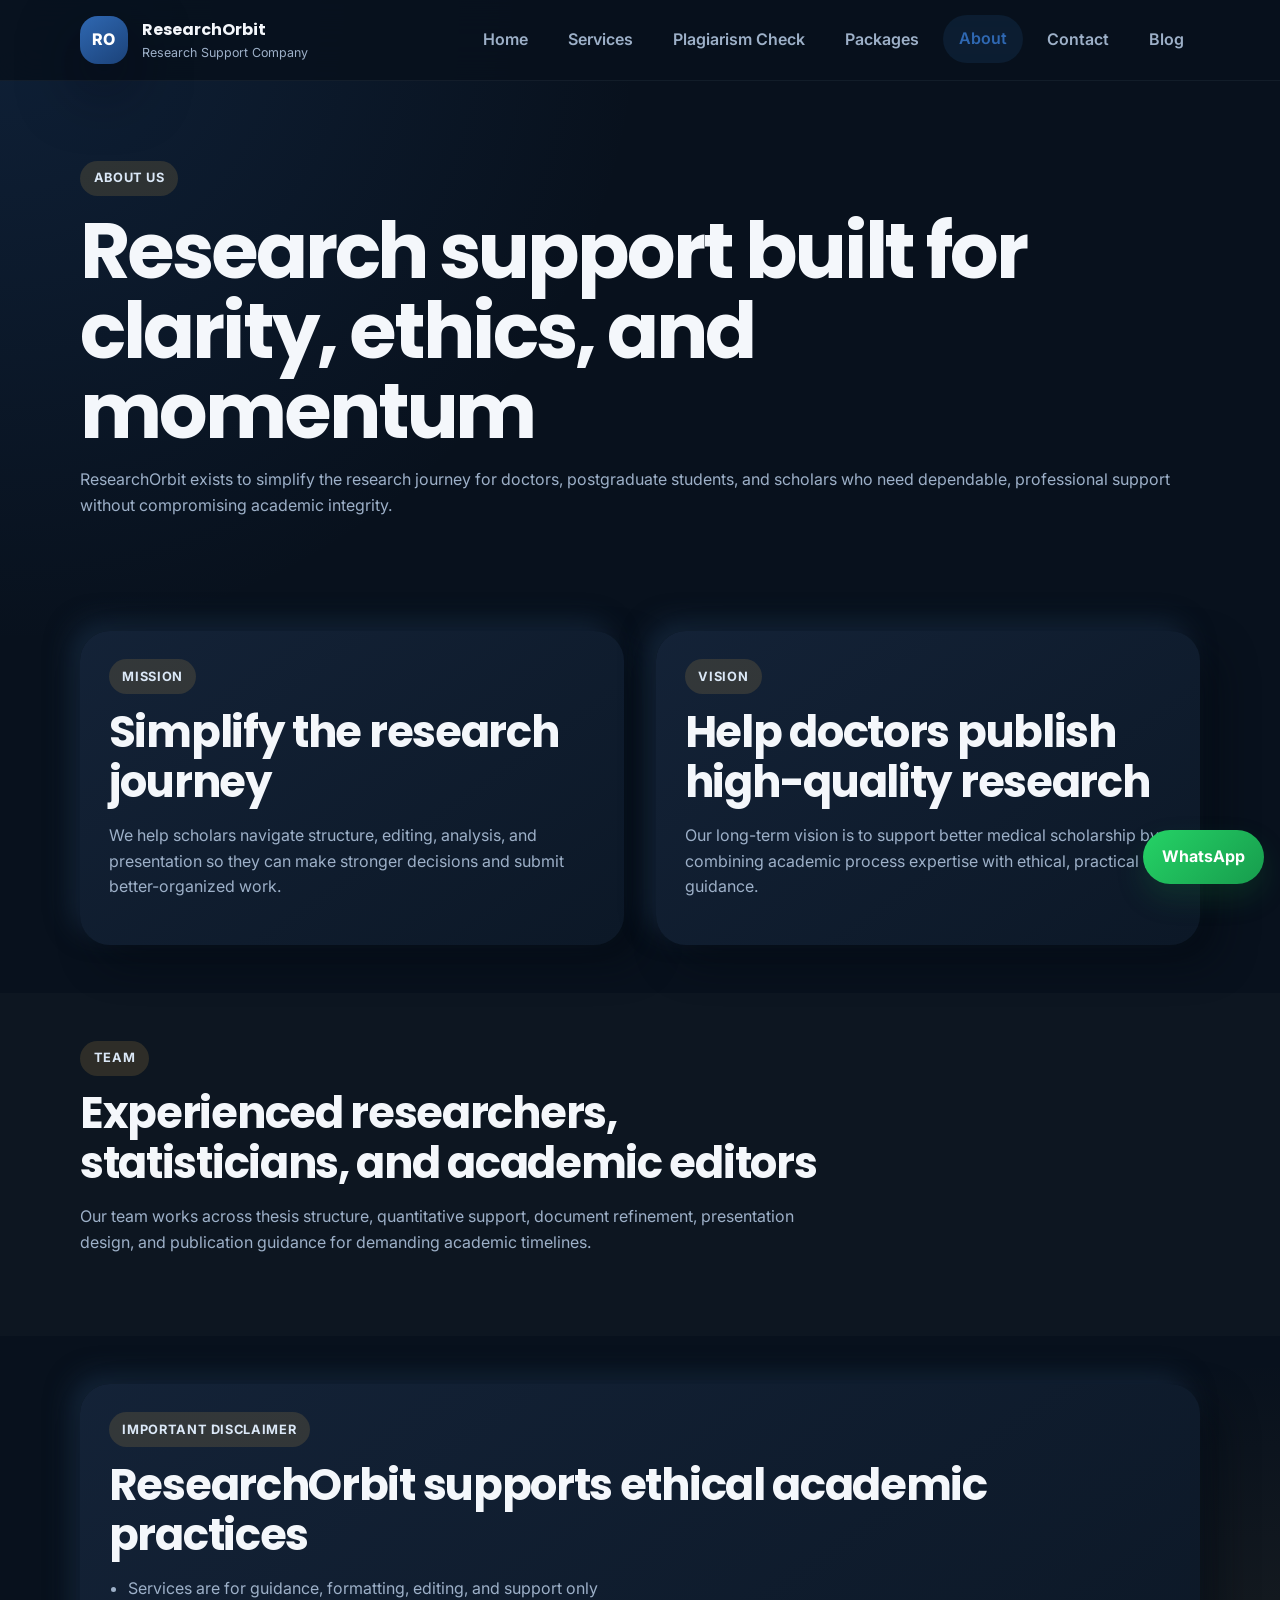
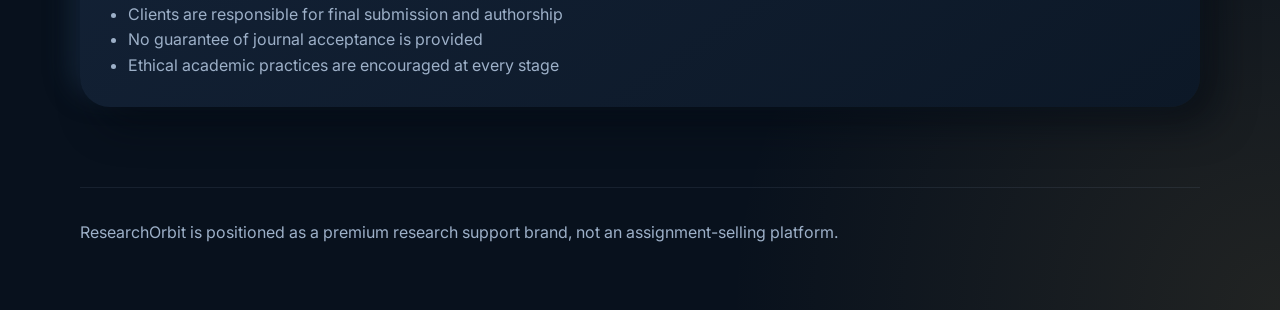
==== about.html @ e264aff1 "Add files via upload" ====
<!DOCTYPE html>
<html lang="en">
  <head>
    <meta charset="UTF-8" />
    <meta name="viewport" content="width=device-width, initial-scale=1.0" />
    <meta
      name="description"
      content="Learn about ResearchOrbit's mission, vision, and team of experienced researchers, statisticians, and academic editors."
    />
    <title>About Us | ResearchOrbit</title>
    <link rel="preconnect" href="https://fonts.googleapis.com" />
    <link rel="preconnect" href="https://fonts.gstatic.com" crossorigin />
    <link
      href="https://fonts.googleapis.com/css2?family=Inter:wght@400;500;600;700;800&family=Poppins:wght@500;600;700&display=swap"
      rel="stylesheet"
    />
    <link rel="stylesheet" href="./styles.css" />
  </head>
  <body>
    <div class="site-shell">
      <header class="site-header">
        <div class="container nav-wrap">
          <a class="brand" href="./index.html">
            <span class="brand-mark">RO</span>
            <span>
              <strong>ResearchOrbit</strong>
              <small>Research Support Company</small>
            </span>
          </a>
          <button class="nav-toggle" type="button" aria-expanded="false" aria-controls="site-nav" data-nav-toggle>
            <span></span><span></span><span></span>
          </button>
          <nav class="site-nav" id="site-nav" data-nav>
            <a href="./index.html">Home</a>
            <a href="./services.html">Services</a>
            <a href="./plagiarism-check.html">Plagiarism Check</a>
            <a href="./packages.html">Packages</a>
            <a class="active" href="./about.html">About</a>
            <a href="./contact.html">Contact</a>
            <a href="./blog.html">Blog</a>
          </nav>
        </div>
      </header>

      <main class="page-main">
        <section class="page-hero">
          <div class="container">
            <span class="eyebrow">About Us</span>
            <h1>Research support built for clarity, ethics, and momentum</h1>
            <p class="lead">
              ResearchOrbit exists to simplify the research journey for doctors,
              postgraduate students, and scholars who need dependable,
              professional support without compromising academic integrity.
            </p>
          </div>
        </section>

        <section class="section">
          <div class="container two-column-grid">
            <article class="soft-card reveal">
              <span class="eyebrow">Mission</span>
              <h2>Simplify the research journey</h2>
              <p>
                We help scholars navigate structure, editing, analysis, and
                presentation so they can make stronger decisions and submit
                better-organized work.
              </p>
            </article>
            <article class="soft-card reveal">
              <span class="eyebrow">Vision</span>
              <h2>Help doctors publish high-quality research</h2>
              <p>
                Our long-term vision is to support better medical scholarship by
                combining academic process expertise with ethical, practical
                guidance.
              </p>
            </article>
          </div>
        </section>

        <section class="section section-tinted">
          <div class="container">
            <div class="section-heading reveal">
              <span class="eyebrow">Team</span>
              <h2>Experienced researchers, statisticians, and academic editors</h2>
              <p>
                Our team works across thesis structure, quantitative support,
                document refinement, presentation design, and publication
                guidance for demanding academic timelines.
              </p>
            </div>
          </div>
        </section>

        <section class="section">
          <div class="container">
            <div class="disclaimer-card reveal">
              <span class="eyebrow">Important Disclaimer</span>
              <h2>ResearchOrbit supports ethical academic practices</h2>
              <ul class="detail-list">
                <li>Services are for guidance, formatting, editing, and support only</li>
                <li>Clients are responsible for final submission and authorship</li>
                <li>No guarantee of journal acceptance is provided</li>
                <li>Ethical academic practices are encouraged at every stage</li>
              </ul>
            </div>
          </div>
        </section>
      </main>

      <footer class="site-footer">
        <div class="container footer-simple">
          <p>ResearchOrbit is positioned as a premium research support brand, not an assignment-selling platform.</p>
        </div>
      </footer>

      <a class="whatsapp-float" href="https://wa.me/919919656596" target="_blank" rel="noreferrer">WhatsApp</a>
    </div>
    <script src="./script.js"></script>
  </body>
</html>
---- styles.css ----
:root {
  --bg: #08111d;
  --surface: #0f1c2b;
  --surface-alt: #132338;
  --text: #f4f7fb;
  --muted: #9db0c8;
  --primary: #2f68b2;
  --primary-strong: #1e4d8d;
  --gold: #d6a84d;
  --gold-soft: rgba(214, 168, 77, 0.16);
  --line: rgba(157, 176, 200, 0.16);
  --shadow-soft: 0 24px 60px rgba(2, 8, 18, 0.55);
  --shadow-card: 18px 18px 36px rgba(3, 9, 18, 0.52),
    -10px -10px 24px rgba(24, 43, 65, 0.72);
  --shadow-card-hover: 24px 24px 44px rgba(3, 9, 18, 0.58),
    -12px -12px 28px rgba(28, 49, 74, 0.82);
  --shadow-inset: inset 8px 8px 16px rgba(2, 8, 18, 0.55),
    inset -8px -8px 16px rgba(24, 43, 65, 0.78);
  --radius-lg: 30px;
  --radius-md: 20px;
  --radius-sm: 16px;
  --container: min(1120px, calc(100% - 2rem));
}

* {
  box-sizing: border-box;
}

html {
  scroll-behavior: smooth;
}

body {
  margin: 0;
  font-family: "Inter", sans-serif;
  color: var(--text);
  background:
    radial-gradient(circle at top left, rgba(47, 104, 178, 0.18), transparent 28%),
    radial-gradient(circle at bottom right, rgba(214, 168, 77, 0.12), transparent 24%),
    var(--bg);
  line-height: 1.6;
}

a {
  color: inherit;
  text-decoration: none;
}

img {
  max-width: 100%;
  display: block;
}

button,
input,
textarea {
  font: inherit;
}

.container {
  width: var(--container);
  margin: 0 auto;
}

.site-shell {
  min-height: 100vh;
}

.site-header {
  position: sticky;
  top: 0;
  z-index: 40;
  padding: 1rem 0;
  backdrop-filter: blur(18px);
  background: rgba(8, 17, 29, 0.86);
  border-bottom: 1px solid rgba(157, 176, 200, 0.08);
}

.nav-wrap {
  display: flex;
  align-items: center;
  justify-content: space-between;
  gap: 1.5rem;
}

.brand {
  display: inline-flex;
  align-items: center;
  gap: 0.9rem;
}

.brand strong,
h1,
h2,
h3 {
  font-family: "Poppins", sans-serif;
}

.brand small {
  display: block;
  color: var(--muted);
  font-size: 0.78rem;
}

.brand-mark {
  width: 3rem;
  height: 3rem;
  display: grid;
  place-items: center;
  border-radius: 18px;
  background: linear-gradient(145deg, #2f68b2, #1b4279);
  color: #fff;
  box-shadow: var(--shadow-soft);
  font-weight: 800;
  letter-spacing: 0.04em;
}

.site-nav {
  display: flex;
  align-items: center;
  gap: 0.5rem;
}

.site-nav a {
  padding: 0.7rem 1rem;
  border-radius: 999px;
  color: var(--muted);
  font-weight: 600;
  transition: transform 0.3s ease, background-color 0.3s ease, color 0.3s ease;
}

.site-nav a:hover,
.site-nav a:focus-visible,
.site-nav a.active {
  color: var(--primary);
  background: rgba(47, 104, 178, 0.14);
  transform: translateY(-1px);
  outline: none;
}

.nav-toggle {
  display: none;
  width: 48px;
  height: 48px;
  border: none;
  border-radius: 14px;
  background: var(--surface);
  box-shadow: var(--shadow-card);
}

.nav-toggle span {
  display: block;
  width: 20px;
  height: 2px;
  background: var(--primary);
  margin: 4px auto;
  transition: transform 0.3s ease, opacity 0.3s ease;
}

.hero-section,
.page-hero {
  padding: 5rem 0 3rem;
}

.hero-grid,
.split-panel,
.two-column-grid,
.contact-grid {
  display: grid;
  gap: 2rem;
}

.hero-grid {
  grid-template-columns: 1.1fr 0.9fr;
  align-items: center;
  min-height: calc(100vh - 120px);
}

.eyebrow {
  display: inline-flex;
  align-items: center;
  gap: 0.5rem;
  padding: 0.45rem 0.85rem;
  border-radius: 999px;
  background: var(--gold-soft);
  color: #dbe8f7;
  font-size: 0.8rem;
  font-weight: 700;
  letter-spacing: 0.05em;
  text-transform: uppercase;
}

h1 {
  margin: 1rem 0;
  font-size: clamp(2.8rem, 6vw, 5.2rem);
  line-height: 1.04;
  letter-spacing: -0.04em;
}

h2 {
  margin: 0.8rem 0 0.75rem;
  font-size: clamp(2rem, 3.4vw, 3rem);
  line-height: 1.15;
  letter-spacing: -0.03em;
}

h3 {
  margin: 0.35rem 0 0.4rem;
  font-size: 1.2rem;
}

.lead,
.section-heading p,
.panel-copy p,
.service-card p,
.testimonial-card p,
.soft-card p,
.pricing-card p,
.package-card p,
.cta-banner p,
.workflow-grid p,
.contact-form span,
.site-footer p {
  color: var(--muted);
}

.hero-actions,
.cta-actions {
  display: flex;
  flex-wrap: wrap;
  gap: 1rem;
  margin-top: 2rem;
}

.button {
  display: inline-flex;
  align-items: center;
  justify-content: center;
  min-height: 48px;
  padding: 0.9rem 1.4rem;
  border-radius: 999px;
  font-weight: 700;
  transition: transform 0.3s ease, box-shadow 0.3s ease, background-color 0.3s ease;
}

.button:focus-visible,
.site-nav a:focus-visible,
.nav-toggle:focus-visible,
input:focus-visible,
textarea:focus-visible {
  outline: 2px solid var(--gold);
  outline-offset: 3px;
}

.button-primary {
  color: #fff;
  background: linear-gradient(135deg, var(--primary), var(--primary-strong));
  box-shadow: 0 14px 28px rgba(11, 47, 95, 0.22);
}

.button-primary:hover {
  transform: translateY(-2px);
  box-shadow: 0 18px 34px rgba(11, 47, 95, 0.28);
}

.button-secondary {
  background: var(--surface);
  color: #dbe8f7;
  border: 1px solid rgba(157, 176, 200, 0.14);
}

.button-secondary:hover {
  transform: translateY(-2px);
}

.hero-note {
  margin-top: 1.3rem;
  max-width: 42rem;
  color: var(--muted);
  font-size: 0.96rem;
}

.hero-panel,
.orbital-card,
.soft-card,
.service-card,
.testimonial-card,
.pricing-card,
.package-card,
.info-card,
.cta-banner,
.timeline-card,
.disclaimer-card,
.contact-form {
  border-radius: var(--radius-lg);
  background: linear-gradient(145deg, rgba(20, 35, 56, 0.96), rgba(12, 24, 39, 0.98));
  box-shadow: var(--shadow-card);
}

.hero-panel {
  padding: 1.6rem;
}

.orbital-card {
  display: grid;
  grid-template-columns: repeat(3, 1fr);
  gap: 1rem;
  padding: 1rem;
  margin-bottom: 1.5rem;
}

.orbital-stat {
  padding: 1rem;
  border-radius: var(--radius-md);
  background: rgba(255, 255, 255, 0.04);
  text-align: center;
}

.orbital-stat strong,
.soft-card strong,
.package-price strong {
  display: block;
  font-size: 1.8rem;
  color: var(--primary);
}

.hero-surface {
  position: relative;
  min-height: 360px;
  display: grid;
  place-items: center;
  overflow: hidden;
  border-radius: calc(var(--radius-lg) - 6px);
  background: linear-gradient(135deg, rgba(47, 104, 178, 0.16), rgba(11, 24, 40, 0.96));
}

.surface-ring {
  position: absolute;
  border-radius: 50%;
  animation: float 4s ease-in-out infinite;
}

.ring-one {
  width: 300px;
  height: 300px;
  border: 1px solid rgba(157, 176, 200, 0.12);
  box-shadow: inset 0 0 40px rgba(47, 104, 178, 0.12);
}

.ring-two {
  width: 180px;
  height: 180px;
  background: radial-gradient(circle, rgba(199, 154, 59, 0.18), rgba(18, 61, 116, 0.06));
  animation-delay: -1s;
}

.surface-core {
  position: relative;
  z-index: 1;
  width: min(260px, 80%);
  padding: 2rem;
  text-align: center;
  border-radius: 50%;
  background: rgba(255, 255, 255, 0.03);
  box-shadow: var(--shadow-inset);
  font-weight: 600;
  color: var(--primary);
}

.section {
  padding: 3rem 0;
}

.section-tinted {
  background: rgba(255, 255, 255, 0.02);
}

.section-heading {
  max-width: 48rem;
  margin-bottom: 2rem;
}

.stats-grid,
.service-grid,
.testimonial-grid,
.pricing-grid,
.package-grid,
.blog-grid,
.workflow-grid {
  display: grid;
  gap: 1.5rem;
}

.stats-grid,
.testimonial-grid,
.package-grid,
.blog-grid {
  grid-template-columns: repeat(3, minmax(0, 1fr));
}

.service-grid,
.pricing-grid {
  grid-template-columns: repeat(2, minmax(0, 1fr));
}

.soft-card,
.service-card,
.testimonial-card,
.pricing-card,
.package-card,
.info-card,
.timeline-card,
.disclaimer-card,
.contact-form {
  padding: 1.8rem;
  transition: transform 0.3s ease, box-shadow 0.3s ease;
}

.soft-card:hover,
.service-card:hover,
.testimonial-card:hover,
.pricing-card:hover,
.package-card:hover,
.info-card:hover {
  transform: translateY(-4px);
  box-shadow: var(--shadow-card-hover);
}

.service-card .icon-well {
  width: 64px;
  height: 64px;
  display: grid;
  place-items: center;
  border-radius: 20px;
  margin-bottom: 1rem;
  background: rgba(255, 255, 255, 0.03);
  color: #dbe8f7;
  font-weight: 800;
  box-shadow: var(--shadow-inset);
}

.split-panel,
.two-column-grid,
.contact-grid {
  grid-template-columns: repeat(2, minmax(0, 1fr));
  align-items: start;
}

.feature-list,
.contact-stack {
  display: grid;
  gap: 1rem;
}

.feature-item {
  padding-bottom: 1rem;
  border-bottom: 1px solid var(--line);
}

.panel-stack {
  display: grid;
  gap: 1rem;
}

.info-card span,
.package-label,
.package-price small {
  color: var(--gold);
  font-weight: 700;
  text-transform: uppercase;
  letter-spacing: 0.06em;
  font-size: 0.78rem;
}

.cta-banner {
  padding: 2rem;
  display: flex;
  align-items: center;
  justify-content: space-between;
  gap: 2rem;
}

.detail-list {
  margin: 1rem 0 0;
  padding-left: 1.2rem;
  color: var(--muted);
}

.card-meta,
.package-price {
  margin-top: 1.4rem;
  padding-top: 1rem;
  border-top: 1px solid var(--line);
  display: flex;
  align-items: center;
  justify-content: space-between;
  gap: 1rem;
}

.package-card.featured {
  background: linear-gradient(145deg, rgba(18, 61, 116, 0.95), rgba(11, 47, 95, 0.9));
  color: #fff;
}

.package-card.featured p,
.package-card.featured li,
.package-card.featured .package-price span {
  color: rgba(255, 255, 255, 0.82);
}

.package-card.featured .package-label,
.package-card.featured .package-price small,
.package-card.featured .package-price strong {
  color: #f4d08e;
}

.workflow-grid {
  grid-template-columns: repeat(4, minmax(0, 1fr));
  margin-top: 1.5rem;
}

.workflow-grid div {
  padding: 1rem;
  border-radius: var(--radius-md);
  background: rgba(255, 255, 255, 0.04);
}

.workflow-grid strong {
  display: inline-grid;
  place-items: center;
  width: 2.5rem;
  height: 2.5rem;
  border-radius: 50%;
  background: var(--primary);
  color: #fff;
}

.contact-form {
  display: grid;
  gap: 1rem;
}

.contact-form label {
  display: grid;
  gap: 0.45rem;
}

.contact-form input,
.contact-form textarea {
  width: 100%;
  padding: 0.9rem 1rem;
  border: 1px solid rgba(157, 176, 200, 0.12);
  border-radius: var(--radius-sm);
  background: rgba(255, 255, 255, 0.04);
  color: var(--text);
}

.contact-form input::placeholder,
.contact-form textarea::placeholder {
  color: #7f95b0;
}

.site-footer {
  padding: 2rem 0 3rem;
}

.footer-grid {
  display: grid;
  grid-template-columns: 1.4fr repeat(3, 1fr);
  gap: 1.5rem;
  padding-top: 1rem;
  border-top: 1px solid rgba(157, 176, 200, 0.1);
}

.footer-grid h3 {
  margin-top: 0;
  font-size: 1rem;
}

.footer-grid a {
  display: block;
  margin-bottom: 0.5rem;
  color: var(--muted);
}

.footer-simple {
  padding-top: 1rem;
  border-top: 1px solid rgba(157, 176, 200, 0.1);
}

.brand-footer {
  align-items: flex-start;
}

.whatsapp-float {
  position: fixed;
  right: 1rem;
  bottom: 1rem;
  z-index: 30;
  min-width: 120px;
  padding: 0.9rem 1.2rem;
  text-align: center;
  border-radius: 999px;
  color: #fff;
  background: linear-gradient(135deg, #25d366, #179c4d);
  box-shadow: 0 14px 28px rgba(19, 120, 59, 0.24);
  font-weight: 700;
}

.reveal {
  opacity: 0;
  transform: translateY(22px);
  transition: opacity 0.6s ease, transform 0.6s ease;
}

.reveal.is-visible {
  opacity: 1;
  transform: translateY(0);
}

.reveal-delay {
  transition-delay: 0.12s;
}

@keyframes float {
  0%,
  100% {
    transform: translateY(0);
  }
  50% {
    transform: translateY(-10px);
  }
}

@media (max-width: 960px) {
  .hero-grid,
  .split-panel,
  .two-column-grid,
  .contact-grid,
  .service-grid,
  .pricing-grid,
  .stats-grid,
  .testimonial-grid,
  .package-grid,
  .blog-grid,
  .workflow-grid,
  .footer-grid {
    grid-template-columns: 1fr;
  }

  .hero-grid {
    min-height: auto;
  }

  .cta-banner {
    flex-direction: column;
    align-items: flex-start;
  }
}

@media (max-width: 780px) {
  .site-header {
    padding: 0.75rem 0;
  }

  .nav-toggle {
    display: inline-block;
  }

  .site-nav {
    position: absolute;
    top: calc(100% + 0.75rem);
    left: 1rem;
    right: 1rem;
    display: none;
    flex-direction: column;
    align-items: stretch;
    padding: 1rem;
    border-radius: 24px;
    background: rgba(15, 28, 43, 0.98);
    box-shadow: var(--shadow-soft);
  }

  .site-nav.open {
    display: flex;
  }

  h1 {
    font-size: clamp(2.5rem, 11vw, 4rem);
  }

  .orbital-card {
    grid-template-columns: 1fr;
  }

  .hero-surface {
    min-height: 280px;
  }

  .whatsapp-float {
    right: 0.75rem;
    left: 0.75rem;
    bottom: 0.75rem;
  }
}
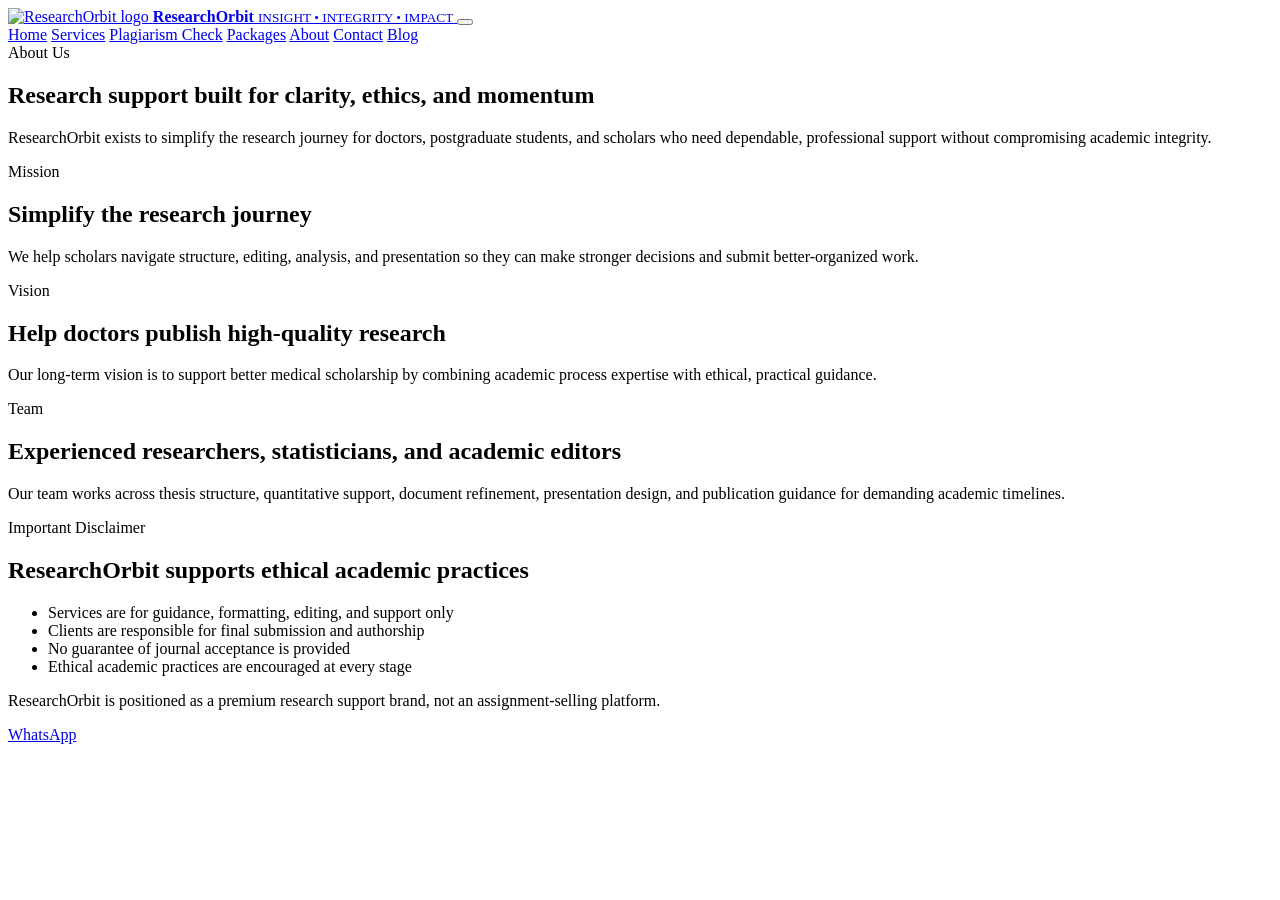
==== commit aab582bb: "Add files via upload" ====
--- a/about.html
+++ b/about.html
@@ -21,10 +21,10 @@
       <header class="site-header">
         <div class="container nav-wrap">
           <a class="brand" href="./index.html">
-            <span class="brand-mark">RO</span>
+            <img class="brand-mark" src="./assets/logo.png" alt="ResearchOrbit logo" />
             <span>
-              <strong>ResearchOrbit</strong>
-              <small>Research Support Company</small>
+              <strong><span class="brand-primary">Research</span><span class="brand-accent">Orbit</span></strong>
+              <small>INSIGHT • INTEGRITY • IMPACT</small>
             </span>
           </a>
           <button class="nav-toggle" type="button" aria-expanded="false" aria-controls="site-nav" data-nav-toggle>
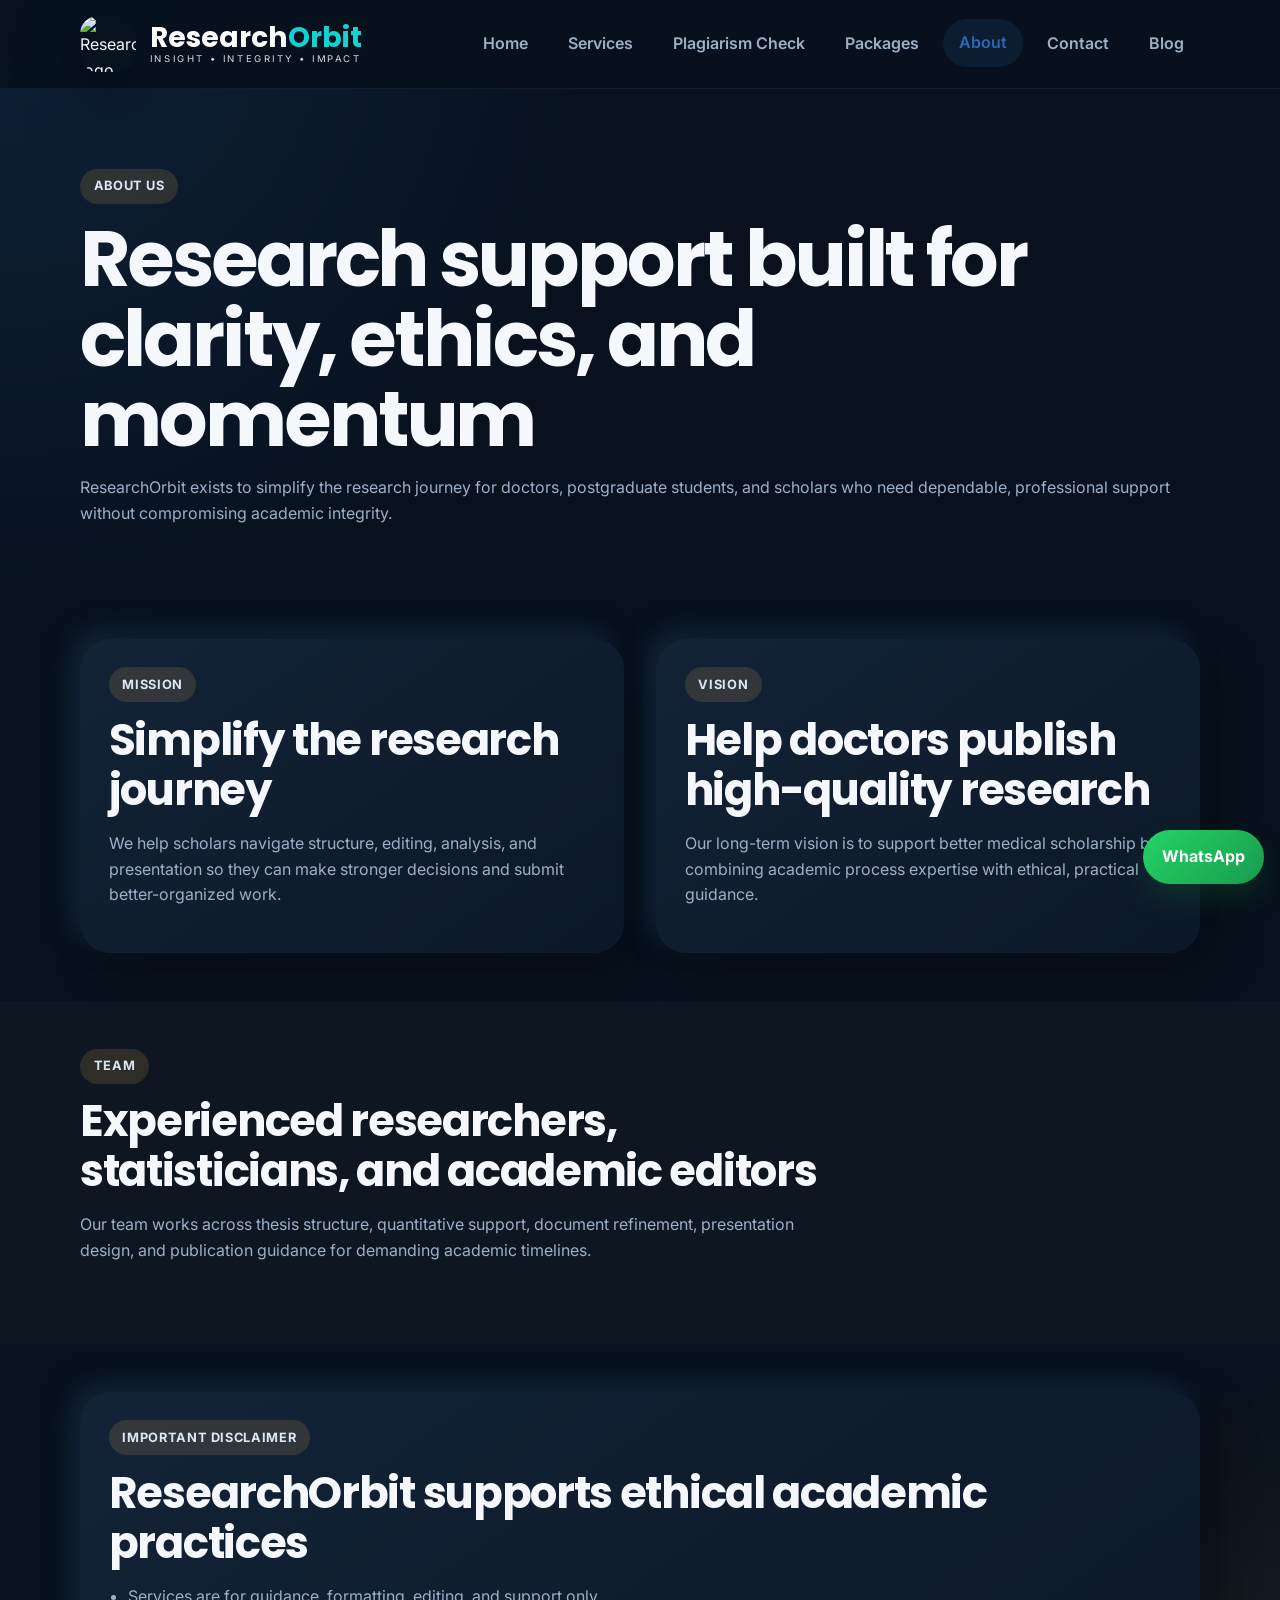
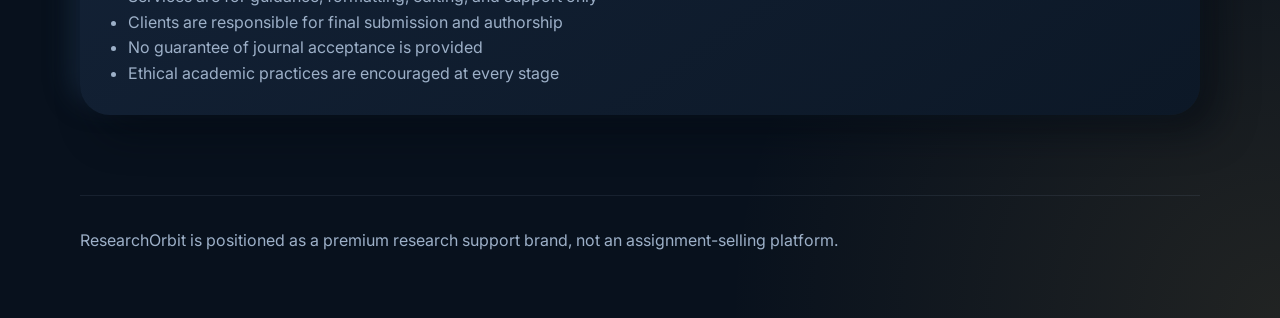
==== commit 1f355b66: "Add files via upload" ====
--- a/about.html
+++ b/about.html
@@ -21,7 +21,7 @@
       <header class="site-header">
         <div class="container nav-wrap">
           <a class="brand" href="./index.html">
-            <img class="brand-mark" src="./assets/logo.png" alt="ResearchOrbit logo" />
+            <img class="brand-mark" src="./logo.png" alt="ResearchOrbit logo" />
             <span>
               <strong><span class="brand-primary">Research</span><span class="brand-accent">Orbit</span></strong>
               <small>INSIGHT • INTEGRITY • IMPACT</small>
--- a/styles.css
+++ b/styles.css
@@ -0,0 +1,743 @@
+:root {
+  --bg: #08111d;
+  --surface: #0f1c2b;
+  --surface-alt: #132338;
+  --text: #f4f7fb;
+  --muted: #9db0c8;
+  --primary: #2f68b2;
+  --primary-strong: #1e4d8d;
+  --gold: #d6a84d;
+  --gold-soft: rgba(214, 168, 77, 0.16);
+  --line: rgba(157, 176, 200, 0.16);
+  --shadow-soft: 0 24px 60px rgba(2, 8, 18, 0.55);
+  --shadow-card: 18px 18px 36px rgba(3, 9, 18, 0.52),
+    -10px -10px 24px rgba(24, 43, 65, 0.72);
+  --shadow-card-hover: 24px 24px 44px rgba(3, 9, 18, 0.58),
+    -12px -12px 28px rgba(28, 49, 74, 0.82);
+  --shadow-inset: inset 8px 8px 16px rgba(2, 8, 18, 0.55),
+    inset -8px -8px 16px rgba(24, 43, 65, 0.78);
+  --radius-lg: 30px;
+  --radius-md: 20px;
+  --radius-sm: 16px;
+  --container: min(1120px, calc(100% - 2rem));
+}
+
+* {
+  box-sizing: border-box;
+}
+
+html {
+  scroll-behavior: smooth;
+}
+
+body {
+  margin: 0;
+  font-family: "Inter", sans-serif;
+  color: var(--text);
+  background:
+    radial-gradient(circle at top left, rgba(47, 104, 178, 0.18), transparent 28%),
+    radial-gradient(circle at bottom right, rgba(214, 168, 77, 0.12), transparent 24%),
+    var(--bg);
+  line-height: 1.6;
+}
+
+a {
+  color: inherit;
+  text-decoration: none;
+}
+
+img {
+  max-width: 100%;
+  display: block;
+}
+
+button,
+input,
+textarea {
+  font: inherit;
+}
+
+.container {
+  width: var(--container);
+  margin: 0 auto;
+}
+
+.site-shell {
+  min-height: 100vh;
+}
+
+.site-header {
+  position: sticky;
+  top: 0;
+  z-index: 40;
+  padding: 1rem 0;
+  backdrop-filter: blur(18px);
+  background: rgba(8, 17, 29, 0.86);
+  border-bottom: 1px solid rgba(157, 176, 200, 0.08);
+}
+
+.nav-wrap {
+  display: flex;
+  align-items: center;
+  justify-content: space-between;
+  gap: 1.5rem;
+}
+
+.brand {
+  display: inline-flex;
+  align-items: center;
+  gap: 0.9rem;
+}
+
+.brand strong,
+h1,
+h2,
+h3 {
+  font-family: "Poppins", sans-serif;
+}
+
+.brand small {
+  display: block;
+  color: rgba(255, 255, 255, 0.85);
+  margin-top: 0.2rem;
+  font-size: 0.58rem;
+  letter-spacing: 0.24em;
+  line-height: 1.1;
+  text-transform: uppercase;
+  white-space: nowrap;
+  width: 100%;
+  transform: scaleX(1.04);
+  transform-origin: left center;
+  text-align: left;
+}
+
+.brand > span:last-child {
+  display: flex;
+  flex-direction: column;
+  justify-content: center;
+  align-items: flex-start;
+  width: max-content;
+}
+
+.brand strong {
+  font-size: 1.76rem;
+  line-height: 0.95;
+  display: block;
+  width: 100%;
+}
+
+.brand-primary {
+  color: #ffffff;
+}
+
+.brand-accent {
+  color: #13d2d0;
+}
+
+.brand-mark {
+  width: 3.5rem;
+  height: 3.5rem;
+  display: block;
+  border-radius: 18px;
+  box-shadow: var(--shadow-soft);
+  object-fit: cover;
+}
+
+.site-nav {
+  display: flex;
+  align-items: center;
+  gap: 0.5rem;
+}
+
+.site-nav a {
+  padding: 0.7rem 1rem;
+  border-radius: 999px;
+  color: var(--muted);
+  font-weight: 600;
+  transition: transform 0.3s ease, background-color 0.3s ease, color 0.3s ease;
+}
+
+.site-nav a:hover,
+.site-nav a:focus-visible,
+.site-nav a.active {
+  color: var(--primary);
+  background: rgba(47, 104, 178, 0.14);
+  transform: translateY(-1px);
+  outline: none;
+}
+
+.nav-toggle {
+  display: none;
+  width: 48px;
+  height: 48px;
+  border: none;
+  border-radius: 14px;
+  background: var(--surface);
+  box-shadow: var(--shadow-card);
+}
+
+.nav-toggle span {
+  display: block;
+  width: 20px;
+  height: 2px;
+  background: var(--primary);
+  margin: 4px auto;
+  transition: transform 0.3s ease, opacity 0.3s ease;
+}
+
+.hero-section,
+.page-hero {
+  padding: 5rem 0 3rem;
+}
+
+.hero-grid,
+.split-panel,
+.two-column-grid,
+.contact-grid {
+  display: grid;
+  gap: 2rem;
+}
+
+.hero-grid {
+  grid-template-columns: 1.1fr 0.9fr;
+  align-items: center;
+  min-height: calc(100vh - 120px);
+}
+
+.eyebrow {
+  display: inline-flex;
+  align-items: center;
+  gap: 0.5rem;
+  padding: 0.45rem 0.85rem;
+  border-radius: 999px;
+  background: var(--gold-soft);
+  color: #dbe8f7;
+  font-size: 0.8rem;
+  font-weight: 700;
+  letter-spacing: 0.05em;
+  text-transform: uppercase;
+}
+
+h1 {
+  margin: 1rem 0;
+  font-size: clamp(2.8rem, 6vw, 5.2rem);
+  line-height: 1.04;
+  letter-spacing: -0.04em;
+}
+
+h2 {
+  margin: 0.8rem 0 0.75rem;
+  font-size: clamp(2rem, 3.4vw, 3rem);
+  line-height: 1.15;
+  letter-spacing: -0.03em;
+}
+
+h3 {
+  margin: 0.35rem 0 0.4rem;
+  font-size: 1.2rem;
+}
+
+.lead,
+.section-heading p,
+.panel-copy p,
+.service-card p,
+.testimonial-card p,
+.soft-card p,
+.pricing-card p,
+.package-card p,
+.cta-banner p,
+.workflow-grid p,
+.contact-form span,
+.site-footer p {
+  color: var(--muted);
+}
+
+.hero-actions,
+.cta-actions {
+  display: flex;
+  flex-wrap: wrap;
+  gap: 1rem;
+  margin-top: 2rem;
+}
+
+.button {
+  display: inline-flex;
+  align-items: center;
+  justify-content: center;
+  min-height: 48px;
+  padding: 0.9rem 1.4rem;
+  border-radius: 999px;
+  font-weight: 700;
+  transition: transform 0.3s ease, box-shadow 0.3s ease, background-color 0.3s ease;
+}
+
+.button:focus-visible,
+.site-nav a:focus-visible,
+.nav-toggle:focus-visible,
+input:focus-visible,
+textarea:focus-visible {
+  outline: 2px solid var(--gold);
+  outline-offset: 3px;
+}
+
+.button-primary {
+  color: #fff;
+  background: linear-gradient(135deg, var(--primary), var(--primary-strong));
+  box-shadow: 0 14px 28px rgba(11, 47, 95, 0.22);
+}
+
+.button-primary:hover {
+  transform: translateY(-2px);
+  box-shadow: 0 18px 34px rgba(11, 47, 95, 0.28);
+}
+
+.button-secondary {
+  background: var(--surface);
+  color: #dbe8f7;
+  border: 1px solid rgba(157, 176, 200, 0.14);
+}
+
+.button-secondary:hover {
+  transform: translateY(-2px);
+}
+
+.hero-note {
+  margin-top: 1.3rem;
+  max-width: 42rem;
+  color: var(--muted);
+  font-size: 0.96rem;
+}
+
+.hero-panel,
+.orbital-card,
+.soft-card,
+.service-card,
+.testimonial-card,
+.pricing-card,
+.package-card,
+.info-card,
+.cta-banner,
+.timeline-card,
+.disclaimer-card,
+.contact-form {
+  border-radius: var(--radius-lg);
+  background: linear-gradient(145deg, rgba(20, 35, 56, 0.96), rgba(12, 24, 39, 0.98));
+  box-shadow: var(--shadow-card);
+}
+
+.hero-panel {
+  padding: 1.6rem;
+}
+
+.orbital-card {
+  display: grid;
+  grid-template-columns: repeat(3, 1fr);
+  gap: 1rem;
+  padding: 1rem;
+  margin-bottom: 1.5rem;
+}
+
+.orbital-stat {
+  padding: 1rem;
+  border-radius: var(--radius-md);
+  background: rgba(255, 255, 255, 0.04);
+  text-align: center;
+}
+
+.orbital-stat strong,
+.soft-card strong,
+.package-price strong {
+  display: block;
+  font-size: 1.8rem;
+  color: var(--primary);
+}
+
+.hero-surface {
+  position: relative;
+  min-height: 360px;
+  display: grid;
+  place-items: center;
+  overflow: hidden;
+  border-radius: calc(var(--radius-lg) - 6px);
+  background: linear-gradient(135deg, rgba(47, 104, 178, 0.16), rgba(11, 24, 40, 0.96));
+}
+
+.surface-ring {
+  position: absolute;
+  border-radius: 50%;
+  animation: float 4s ease-in-out infinite;
+}
+
+.ring-one {
+  width: 300px;
+  height: 300px;
+  border: 1px solid rgba(157, 176, 200, 0.12);
+  box-shadow: inset 0 0 40px rgba(47, 104, 178, 0.12);
+}
+
+.ring-two {
+  width: 180px;
+  height: 180px;
+  background: radial-gradient(circle, rgba(199, 154, 59, 0.18), rgba(18, 61, 116, 0.06));
+  animation-delay: -1s;
+}
+
+.surface-core {
+  position: relative;
+  z-index: 1;
+  width: min(260px, 80%);
+  padding: 2rem;
+  text-align: center;
+  border-radius: 50%;
+  background: rgba(255, 255, 255, 0.03);
+  box-shadow: var(--shadow-inset);
+  font-weight: 600;
+  color: var(--primary);
+}
+
+.section {
+  padding: 3rem 0;
+}
+
+.section-tinted {
+  background: rgba(255, 255, 255, 0.02);
+}
+
+.section-heading {
+  max-width: 48rem;
+  margin-bottom: 2rem;
+}
+
+.stats-grid,
+.service-grid,
+.testimonial-grid,
+.pricing-grid,
+.package-grid,
+.blog-grid,
+.workflow-grid {
+  display: grid;
+  gap: 1.5rem;
+}
+
+.stats-grid,
+.testimonial-grid,
+.package-grid,
+.blog-grid {
+  grid-template-columns: repeat(3, minmax(0, 1fr));
+}
+
+.service-grid,
+.pricing-grid {
+  grid-template-columns: repeat(2, minmax(0, 1fr));
+}
+
+.soft-card,
+.service-card,
+.testimonial-card,
+.pricing-card,
+.package-card,
+.info-card,
+.timeline-card,
+.disclaimer-card,
+.contact-form {
+  padding: 1.8rem;
+  transition: transform 0.3s ease, box-shadow 0.3s ease;
+}
+
+.soft-card:hover,
+.service-card:hover,
+.testimonial-card:hover,
+.pricing-card:hover,
+.package-card:hover,
+.info-card:hover {
+  transform: translateY(-4px);
+  box-shadow: var(--shadow-card-hover);
+}
+
+.service-card .icon-well {
+  width: 64px;
+  height: 64px;
+  display: grid;
+  place-items: center;
+  border-radius: 20px;
+  margin-bottom: 1rem;
+  background: rgba(255, 255, 255, 0.03);
+  color: #dbe8f7;
+  font-weight: 800;
+  box-shadow: var(--shadow-inset);
+}
+
+.split-panel,
+.two-column-grid,
+.contact-grid {
+  grid-template-columns: repeat(2, minmax(0, 1fr));
+  align-items: start;
+}
+
+.feature-list,
+.contact-stack {
+  display: grid;
+  gap: 1rem;
+}
+
+.feature-item {
+  padding-bottom: 1rem;
+  border-bottom: 1px solid var(--line);
+}
+
+.panel-stack {
+  display: grid;
+  gap: 1rem;
+}
+
+.info-card span,
+.package-label,
+.package-price small {
+  color: var(--gold);
+  font-weight: 700;
+  text-transform: uppercase;
+  letter-spacing: 0.06em;
+  font-size: 0.78rem;
+}
+
+.cta-banner {
+  padding: 2rem;
+  display: flex;
+  align-items: center;
+  justify-content: space-between;
+  gap: 2rem;
+}
+
+.detail-list {
+  margin: 1rem 0 0;
+  padding-left: 1.2rem;
+  color: var(--muted);
+}
+
+.card-meta,
+.package-price {
+  margin-top: 1.4rem;
+  padding-top: 1rem;
+  border-top: 1px solid var(--line);
+  display: flex;
+  align-items: center;
+  justify-content: space-between;
+  gap: 1rem;
+}
+
+.package-card.featured {
+  background: linear-gradient(145deg, rgba(18, 61, 116, 0.95), rgba(11, 47, 95, 0.9));
+  color: #fff;
+}
+
+.package-card.featured p,
+.package-card.featured li,
+.package-card.featured .package-price span {
+  color: rgba(255, 255, 255, 0.82);
+}
+
+.package-card.featured .package-label,
+.package-card.featured .package-price small,
+.package-card.featured .package-price strong {
+  color: #f4d08e;
+}
+
+.workflow-grid {
+  grid-template-columns: repeat(4, minmax(0, 1fr));
+  margin-top: 1.5rem;
+}
+
+.workflow-grid div {
+  padding: 1rem;
+  border-radius: var(--radius-md);
+  background: rgba(255, 255, 255, 0.04);
+}
+
+.workflow-grid strong {
+  display: inline-grid;
+  place-items: center;
+  width: 2.5rem;
+  height: 2.5rem;
+  border-radius: 50%;
+  background: var(--primary);
+  color: #fff;
+}
+
+.contact-form {
+  display: grid;
+  gap: 1rem;
+}
+
+.contact-form label {
+  display: grid;
+  gap: 0.45rem;
+}
+
+.contact-form input,
+.contact-form textarea {
+  width: 100%;
+  padding: 0.9rem 1rem;
+  border: 1px solid rgba(157, 176, 200, 0.12);
+  border-radius: var(--radius-sm);
+  background: rgba(255, 255, 255, 0.04);
+  color: var(--text);
+}
+
+.contact-form input::placeholder,
+.contact-form textarea::placeholder {
+  color: #7f95b0;
+}
+
+.site-footer {
+  padding: 2rem 0 3rem;
+}
+
+.footer-grid {
+  display: grid;
+  grid-template-columns: 1.4fr repeat(3, 1fr);
+  gap: 1.5rem;
+  padding-top: 1rem;
+  border-top: 1px solid rgba(157, 176, 200, 0.1);
+}
+
+.footer-grid h3 {
+  margin-top: 0;
+  font-size: 1rem;
+}
+
+.footer-grid a {
+  display: block;
+  margin-bottom: 0.5rem;
+  color: var(--muted);
+}
+
+.footer-simple {
+  padding-top: 1rem;
+  border-top: 1px solid rgba(157, 176, 200, 0.1);
+}
+
+.brand-footer {
+  align-items: flex-start;
+}
+
+.whatsapp-float {
+  position: fixed;
+  right: 1rem;
+  bottom: 1rem;
+  z-index: 30;
+  min-width: 120px;
+  padding: 0.9rem 1.2rem;
+  text-align: center;
+  border-radius: 999px;
+  color: #fff;
+  background: linear-gradient(135deg, #25d366, #179c4d);
+  box-shadow: 0 14px 28px rgba(19, 120, 59, 0.24);
+  font-weight: 700;
+}
+
+.reveal {
+  opacity: 0;
+  transform: translateY(22px);
+  transition: opacity 0.6s ease, transform 0.6s ease;
+}
+
+.reveal.is-visible {
+  opacity: 1;
+  transform: translateY(0);
+}
+
+.reveal-delay {
+  transition-delay: 0.12s;
+}
+
+@keyframes float {
+  0%,
+  100% {
+    transform: translateY(0);
+  }
+  50% {
+    transform: translateY(-10px);
+  }
+}
+
+@media (max-width: 960px) {
+  .hero-grid,
+  .split-panel,
+  .two-column-grid,
+  .contact-grid,
+  .service-grid,
+  .pricing-grid,
+  .stats-grid,
+  .testimonial-grid,
+  .package-grid,
+  .blog-grid,
+  .workflow-grid,
+  .footer-grid {
+    grid-template-columns: 1fr;
+  }
+
+  .hero-grid {
+    min-height: auto;
+  }
+
+  .cta-banner {
+    flex-direction: column;
+    align-items: flex-start;
+  }
+}
+
+@media (max-width: 780px) {
+  .site-header {
+    padding: 0.75rem 0;
+  }
+
+  .nav-toggle {
+    display: inline-block;
+  }
+
+  .site-nav {
+    position: absolute;
+    top: calc(100% + 0.75rem);
+    left: 1rem;
+    right: 1rem;
+    display: none;
+    flex-direction: column;
+    align-items: stretch;
+    padding: 1rem;
+    border-radius: 24px;
+    background: rgba(15, 28, 43, 0.98);
+    box-shadow: var(--shadow-soft);
+  }
+
+  .site-nav.open {
+    display: flex;
+  }
+
+  h1 {
+    font-size: clamp(2.5rem, 11vw, 4rem);
+  }
+
+  .brand strong {
+    font-size: 1.32rem;
+  }
+
+  .brand small {
+    font-size: 0.48rem;
+    letter-spacing: 0.15em;
+    transform: scaleX(1.02);
+  }
+
+  .orbital-card {
+    grid-template-columns: 1fr;
+  }
+
+  .hero-surface {
+    min-height: 280px;
+  }
+
+  .whatsapp-float {
+    right: 0.75rem;
+    left: 0.75rem;
+    bottom: 0.75rem;
+  }
+}
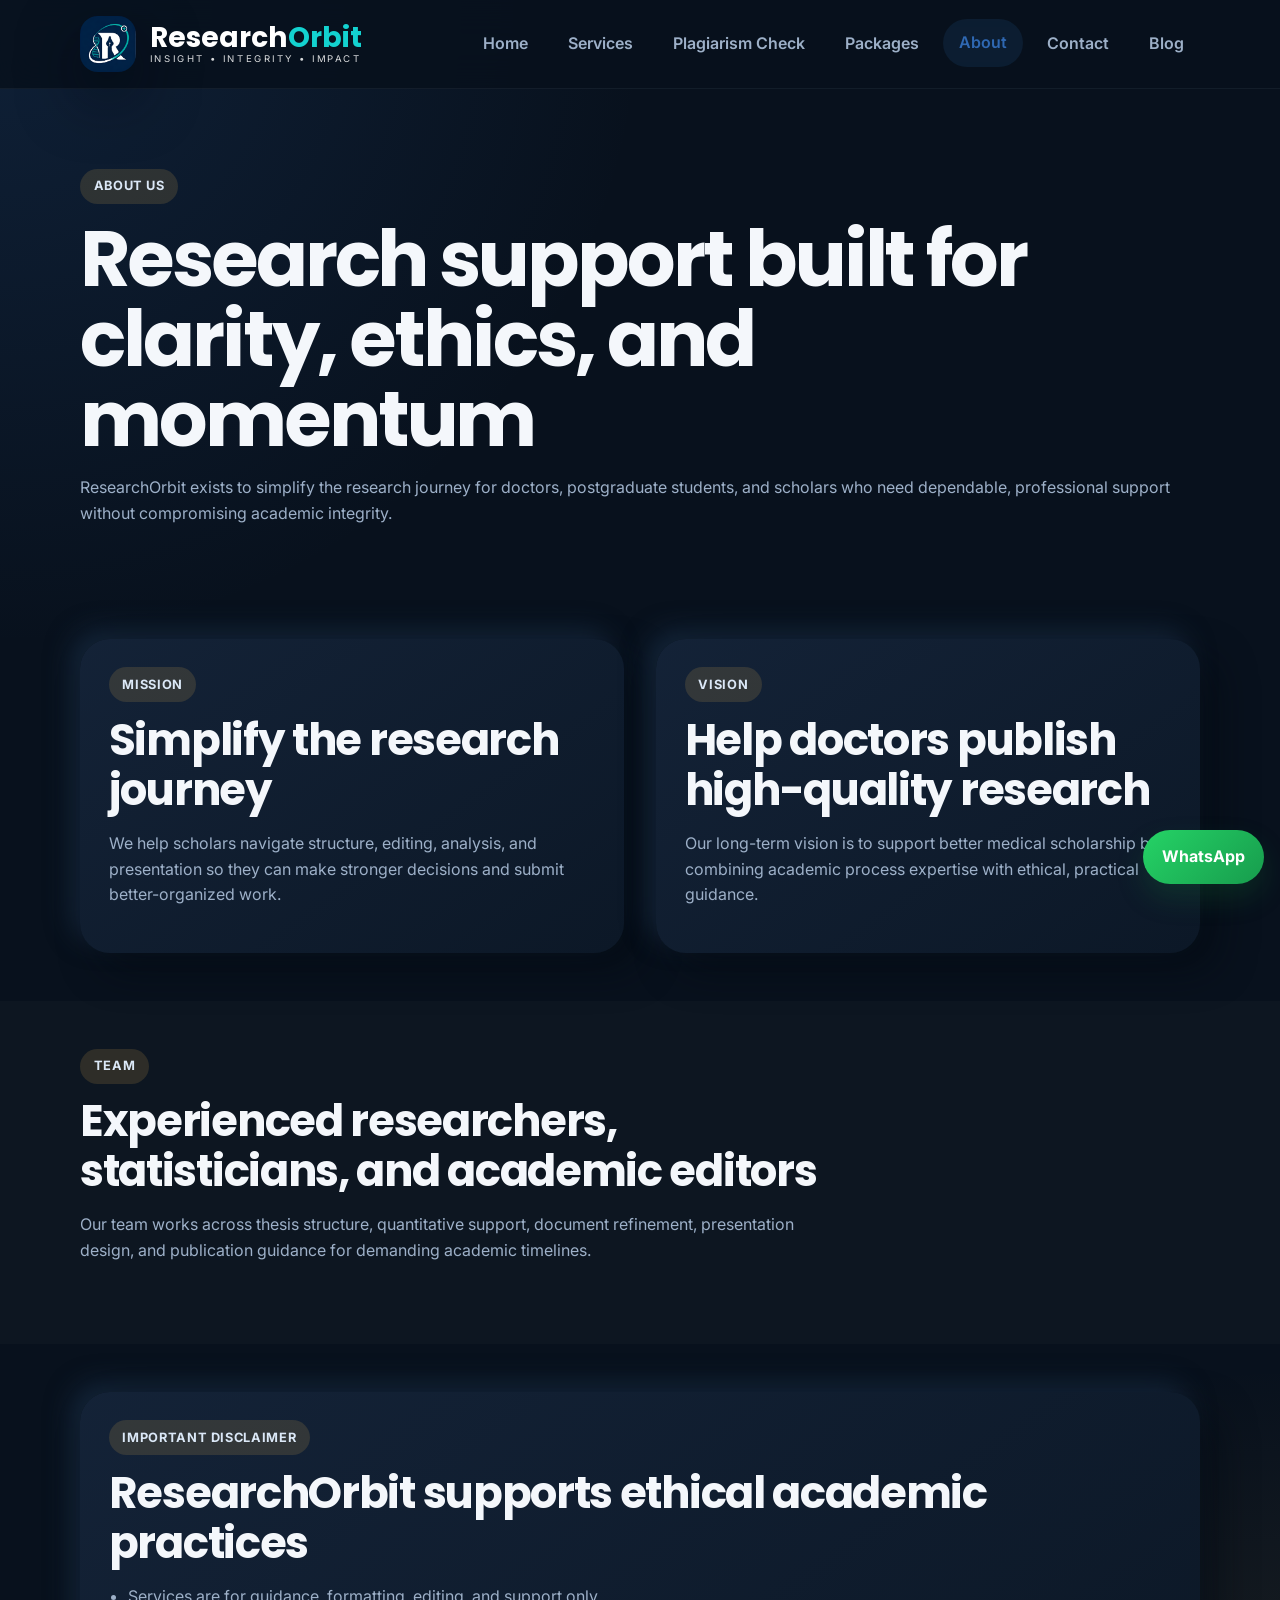
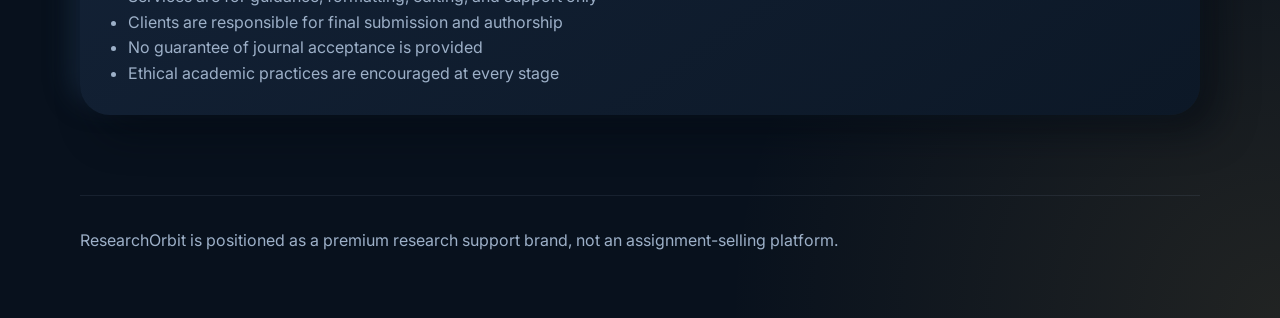
==== commit 0e404bb1: "Add files via upload" ====
--- a/about.html
+++ b/about.html
@@ -20,7 +20,7 @@
     <div class="site-shell">
       <header class="site-header">
         <div class="container nav-wrap">
-          <a class="brand" href="./index.html">
+          <a class="brand" href="/">
             <img class="brand-mark" src="./logo.png" alt="ResearchOrbit logo" />
             <span>
               <strong><span class="brand-primary">Research</span><span class="brand-accent">Orbit</span></strong>
@@ -31,13 +31,13 @@
             <span></span><span></span><span></span>
           </button>
           <nav class="site-nav" id="site-nav" data-nav>
-            <a href="./index.html">Home</a>
-            <a href="./services.html">Services</a>
-            <a href="./plagiarism-check.html">Plagiarism Check</a>
-            <a href="./packages.html">Packages</a>
-            <a class="active" href="./about.html">About</a>
-            <a href="./contact.html">Contact</a>
-            <a href="./blog.html">Blog</a>
+            <a href="/">Home</a>
+            <a href="/services">Services</a>
+            <a href="/plagiarism-check">Plagiarism Check</a>
+            <a href="/packages">Packages</a>
+            <a class="active" href="/about">About</a>
+            <a href="/contact">Contact</a>
+            <a href="/blog">Blog</a>
           </nav>
         </div>
       </header>
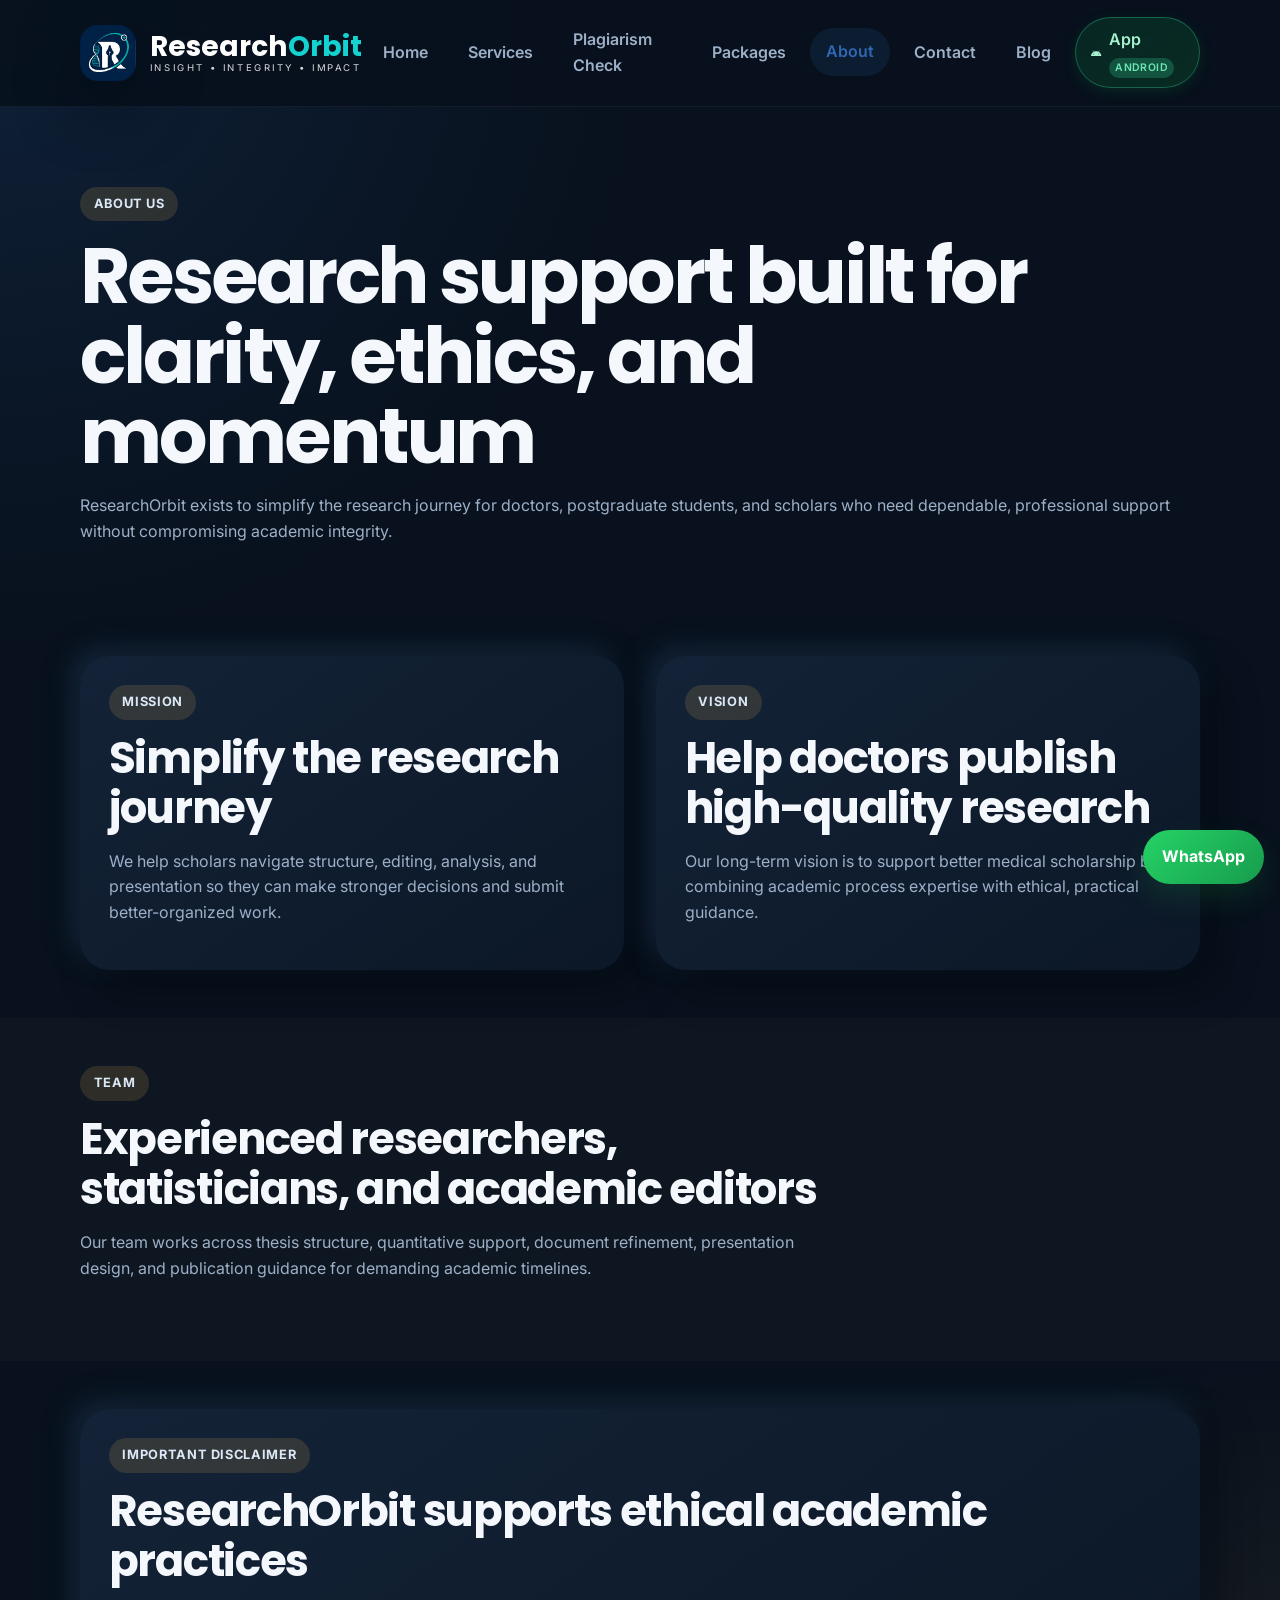
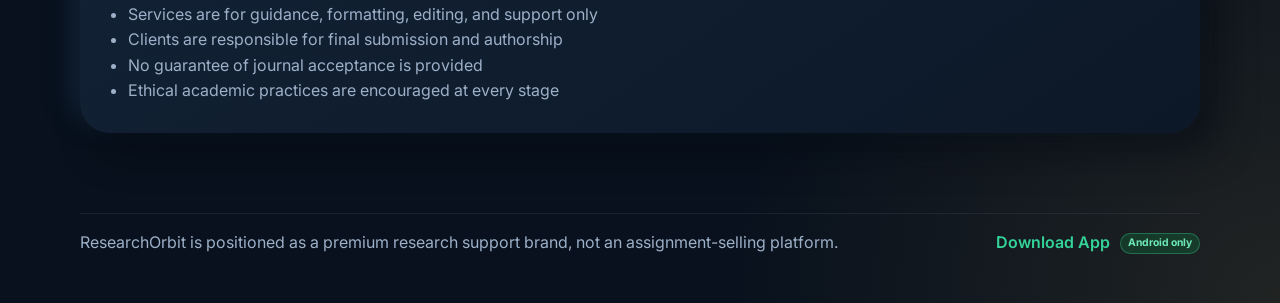
==== commit d4488865: "Add files via upload" ====
--- a/about.html
+++ b/about.html
@@ -38,6 +38,10 @@
             <a class="active" href="/about">About</a>
             <a href="/contact">Contact</a>
             <a href="/blog">Blog</a>
+            <a class="nav-btn-apk" href="./ResearchOrbit-release-signed.apk" download="ResearchOrbit-release-signed.apk" title="Download ResearchOrbit Android App">
+              <svg width="14" height="14" viewBox="0 0 24 24" fill="currentColor"><path d="M17.523 15.3414c-.5511 0-.9993-.4486-.9993-.9997s.4482-.9993.9993-.9993c.551 0 .9993.4482.9993.9993.0001.5511-.4483.9997-.9993.9997m-11.046 0c-.5511 0-.9993-.4486-.9993-.9997s.4482-.9993.9993-.9993c.5511 0 .9993.4482.9993.9993 0 .5511-.4482.9997-.9993.9997m11.4045-6.02l1.9973-3.4592a.416.416 0 00-.1521-.5676.416.416 0 00-.5676.1521l-2.0223 3.503C15.5902 8.411 13.856 8.0125 12 8.0125s-3.5902.3985-5.1368.9372L4.8409 5.4467a.4161.4161 0 00-.5677-.1521.4157.4157 0 00-.152.5676l1.9972 3.4592C2.6889 11.1867.3432 14.6589 0 18.761h24c-.3432-4.1021-2.6889-7.5743-6.1185-9.4396"/></svg>
+              <span>App <span class="nav-android-pill">Android</span></span>
+            </a>
           </nav>
         </div>
       </header>
@@ -109,8 +113,11 @@
       </main>
 
       <footer class="site-footer">
-        <div class="container footer-simple">
-          <p>ResearchOrbit is positioned as a premium research support brand, not an assignment-selling platform.</p>
+        <div class="container footer-simple" style="display: flex; justify-content: space-between; align-items: center; flex-wrap: wrap; gap: 1rem;">
+          <p style="margin: 0;">ResearchOrbit is positioned as a premium research support brand, not an assignment-selling platform.</p>
+          <a class="footer-app-link" href="./ResearchOrbit-release-signed.apk" download="ResearchOrbit-release-signed.apk">
+            Download App <span class="footer-android-pill">Android only</span>
+          </a>
         </div>
       </footer>
 
--- a/styles.css
+++ b/styles.css
@@ -166,6 +166,44 @@
   outline: none;
 }
 
+.nav-btn-apk {
+  display: inline-flex !important;
+  align-items: center;
+  gap: 0.45rem;
+  padding: 0.55rem 0.95rem !important;
+  border-radius: 999px;
+  background: linear-gradient(135deg, rgba(16, 124, 65, 0.22), rgba(11, 94, 49, 0.35)) !important;
+  border: 1px solid rgba(52, 211, 153, 0.35);
+  color: #a7f3d0 !important;
+  font-weight: 700;
+  box-shadow: 0 4px 14px rgba(16, 124, 65, 0.2);
+}
+
+.nav-btn-apk:hover,
+.nav-btn-apk:focus-visible {
+  background: linear-gradient(135deg, #107c41, #0b5e31) !important;
+  color: #ffffff !important;
+  border-color: rgba(52, 211, 153, 0.7);
+  box-shadow: 0 6px 18px rgba(16, 124, 65, 0.38);
+  transform: translateY(-2px);
+}
+
+.nav-android-pill {
+  display: inline-block;
+  font-size: 0.65rem;
+  padding: 0.1rem 0.4rem;
+  border-radius: 999px;
+  background: rgba(52, 211, 153, 0.25);
+  color: #6ee7b7;
+  text-transform: uppercase;
+  letter-spacing: 0.04em;
+}
+
+.nav-btn-apk:hover .nav-android-pill {
+  background: rgba(255, 255, 255, 0.25);
+  color: #ffffff;
+}
+
 .nav-toggle {
   display: none;
   width: 48px;
@@ -193,7 +231,8 @@
 .hero-grid,
 .split-panel,
 .two-column-grid,
-.contact-grid {
+.contact-grid,
+.feedback-layout {
   display: grid;
   gap: 2rem;
 }
@@ -295,6 +334,35 @@
   background: var(--surface);
   color: #dbe8f7;
   border: 1px solid rgba(157, 176, 200, 0.14);
+}
+
+.button-apk {
+  background: linear-gradient(135deg, #107c41, #0b5e31);
+  color: #ffffff;
+  border: 1px solid rgba(52, 211, 153, 0.35);
+  box-shadow: 0 14px 28px rgba(16, 124, 65, 0.25);
+  gap: 0.65rem;
+}
+
+.button-apk:hover {
+  transform: translateY(-2px);
+  background: linear-gradient(135deg, #14934e, #0e723c);
+  box-shadow: 0 18px 36px rgba(16, 124, 65, 0.38);
+  border-color: rgba(52, 211, 153, 0.6);
+}
+
+.apk-badge {
+  display: inline-block;
+  margin-left: 0.4rem;
+  padding: 0.15rem 0.5rem;
+  font-size: 0.7rem;
+  font-weight: 700;
+  text-transform: uppercase;
+  letter-spacing: 0.04em;
+  background: rgba(255, 255, 255, 0.2);
+  color: #d1fae5;
+  border-radius: 999px;
+  vertical-align: middle;
 }
 
 .button-secondary:hover {
@@ -360,39 +428,105 @@
   overflow: hidden;
   border-radius: calc(var(--radius-lg) - 6px);
   background: linear-gradient(135deg, rgba(47, 104, 178, 0.16), rgba(11, 24, 40, 0.96));
-}
-
-.surface-ring {
-  position: absolute;
-  border-radius: 50%;
-  animation: float 4s ease-in-out infinite;
-}
-
-.ring-one {
-  width: 300px;
-  height: 300px;
-  border: 1px solid rgba(157, 176, 200, 0.12);
-  box-shadow: inset 0 0 40px rgba(47, 104, 178, 0.12);
-}
-
-.ring-two {
-  width: 180px;
-  height: 180px;
-  background: radial-gradient(circle, rgba(199, 154, 59, 0.18), rgba(18, 61, 116, 0.06));
-  animation-delay: -1s;
-}
-
-.surface-core {
+  padding: 0.9rem;
+}
+
+.hero-carousel {
   position: relative;
   z-index: 1;
-  width: min(260px, 80%);
-  padding: 2rem;
-  text-align: center;
-  border-radius: 50%;
-  background: rgba(255, 255, 255, 0.03);
-  box-shadow: var(--shadow-inset);
-  font-weight: 600;
-  color: var(--primary);
+  width: 100%;
+  height: 100%;
+  min-height: 100%;
+  overflow: hidden;
+  display: flex;
+  align-items: center;
+  padding: 0;
+  border-radius: 28px;
+  background: linear-gradient(180deg, rgba(8, 17, 29, 0.76), rgba(6, 14, 25, 0.54));
+  border: 1px solid rgba(157, 176, 200, 0.08);
+  box-shadow: var(--shadow-card);
+}
+
+.hero-carousel::before,
+.hero-carousel::after {
+  content: "";
+  position: absolute;
+  top: 0;
+  bottom: 0;
+  width: 28px;
+  z-index: 2;
+  pointer-events: none;
+}
+
+.hero-carousel::before {
+  left: 0;
+  background: linear-gradient(90deg, rgba(15, 28, 43, 0.96), rgba(15, 28, 43, 0));
+}
+
+.hero-carousel::after {
+  right: 0;
+  background: linear-gradient(270deg, rgba(15, 28, 43, 0.96), rgba(15, 28, 43, 0));
+}
+
+.hero-carousel-track {
+  display: flex;
+  align-items: stretch;
+  width: 100%;
+  transition: transform 0.7s ease;
+}
+
+.hero-service-item {
+  min-width: 100%;
+  padding: 1.6rem 1.6rem 1.4rem;
+  display: flex;
+  flex-direction: column;
+  justify-content: space-between;
+  gap: 0.85rem;
+}
+
+.hero-service-kicker {
+  display: inline-block;
+  color: var(--gold);
+  font-size: 0.72rem;
+  letter-spacing: 0.16em;
+  text-transform: uppercase;
+  font-weight: 700;
+}
+
+.hero-service-item h3 {
+  margin: 0;
+  color: #f4f7fb;
+  font-size: 1.25rem;
+  line-height: 1.1;
+}
+
+.hero-service-item p {
+  margin: 0;
+  color: var(--muted);
+  font-size: 0.94rem;
+  line-height: 1.55;
+}
+
+.hero-service-meta {
+  display: flex;
+  align-items: center;
+  justify-content: space-between;
+  gap: 1rem;
+  padding-top: 0.5rem;
+  border-top: 1px solid rgba(157, 176, 200, 0.1);
+}
+
+.hero-service-meta strong {
+  color: #f4f7fb;
+  font-size: 1rem;
+}
+
+.hero-service-meta span {
+  color: #13d2d0;
+  font-size: 0.82rem;
+  font-weight: 700;
+  text-transform: uppercase;
+  letter-spacing: 0.08em;
 }
 
 .section {
@@ -469,9 +603,88 @@
 
 .split-panel,
 .two-column-grid,
-.contact-grid {
+.contact-grid,
+.feedback-layout {
   grid-template-columns: repeat(2, minmax(0, 1fr));
   align-items: start;
+}
+
+.feedback-form {
+  display: grid;
+  gap: 1rem;
+}
+
+.feedback-form label {
+  display: grid;
+  gap: 0.45rem;
+}
+
+.feedback-form input,
+.feedback-form textarea {
+  width: 100%;
+  padding: 0.9rem 1rem;
+  border: 1px solid rgba(157, 176, 200, 0.12);
+  border-radius: var(--radius-sm);
+  background: rgba(255, 255, 255, 0.04);
+  color: var(--text);
+}
+
+.feedback-form input::placeholder,
+.feedback-form textarea::placeholder {
+  color: #7f95b0;
+}
+
+.feedback-note {
+  margin: 0;
+  color: var(--muted);
+  font-size: 0.9rem;
+}
+
+.feedback-wall {
+  display: grid;
+  gap: 1rem;
+  max-height: 480px;
+  overflow-y: auto;
+  padding-right: 0.35rem;
+}
+
+.feedback-wall::-webkit-scrollbar {
+  width: 8px;
+}
+
+.feedback-wall::-webkit-scrollbar-track {
+  background: rgba(255, 255, 255, 0.04);
+  border-radius: 999px;
+}
+
+.feedback-wall::-webkit-scrollbar-thumb {
+  background: rgba(19, 210, 208, 0.5);
+  border-radius: 999px;
+}
+
+.feedback-card {
+  padding: 1.4rem;
+  border-radius: 24px;
+  background: linear-gradient(145deg, rgba(20, 35, 56, 0.96), rgba(12, 24, 39, 0.98));
+  border: 1px solid rgba(157, 176, 200, 0.08);
+  box-shadow: var(--shadow-card);
+}
+
+.feedback-card p {
+  margin: 0 0 1rem;
+  color: var(--muted);
+}
+
+.feedback-card strong {
+  display: block;
+  color: #f4f7fb;
+}
+
+.feedback-card span {
+  color: #13d2d0;
+  font-size: 0.84rem;
+  letter-spacing: 0.06em;
+  text-transform: uppercase;
 }
 
 .feature-list,
@@ -650,14 +863,327 @@
   transition-delay: 0.12s;
 }
 
-@keyframes float {
-  0%,
-  100% {
-    transform: translateY(0);
-  }
-  50% {
-    transform: translateY(-10px);
-  }
+/* App Section & Mockup Showcase */
+.section-app {
+  position: relative;
+}
+
+.app-card {
+  padding: clamp(2rem, 4vw, 3.5rem);
+  border-radius: var(--radius-lg);
+  background: radial-gradient(circle at 10% 20%, rgba(16, 124, 65, 0.18), transparent 40%),
+              radial-gradient(circle at 90% 80%, rgba(47, 104, 178, 0.22), transparent 45%),
+              var(--surface);
+  border: 1px solid rgba(52, 211, 153, 0.2);
+  box-shadow: var(--shadow-card);
+  position: relative;
+  overflow: hidden;
+}
+
+.app-card::before {
+  content: "";
+  position: absolute;
+  top: 0;
+  left: 0;
+  right: 0;
+  height: 2px;
+  background: linear-gradient(90deg, transparent, #34d399, #2f68b2, transparent);
+}
+
+.app-card-grid {
+  display: grid;
+  grid-template-columns: 1.25fr 0.75fr;
+  gap: 3rem;
+  align-items: center;
+}
+
+.pulse-indicator {
+  display: inline-block;
+  width: 8px;
+  height: 8px;
+  border-radius: 50%;
+  background: #34d399;
+  box-shadow: 0 0 8px #34d399;
+  animation: pulse-glow 2s infinite;
+}
+
+@keyframes pulse-glow {
+  0% { transform: scale(0.95); box-shadow: 0 0 0 0 rgba(52, 211, 153, 0.7); }
+  70% { transform: scale(1.15); box-shadow: 0 0 0 8px rgba(52, 211, 153, 0); }
+  100% { transform: scale(0.95); box-shadow: 0 0 0 0 rgba(52, 211, 153, 0); }
+}
+
+.app-perks {
+  display: grid;
+  gap: 1.2rem;
+  margin: 2rem 0;
+}
+
+.app-perk {
+  display: flex;
+  align-items: flex-start;
+  gap: 1rem;
+}
+
+.perk-icon {
+  display: grid;
+  place-items: center;
+  width: 38px;
+  height: 38px;
+  border-radius: 12px;
+  background: rgba(52, 211, 153, 0.12);
+  border: 1px solid rgba(52, 211, 153, 0.25);
+  color: #34d399;
+  font-size: 1.1rem;
+  flex-shrink: 0;
+}
+
+.app-perk strong {
+  display: block;
+  font-size: 1.05rem;
+  color: #f4f7fb;
+}
+
+.app-perk span {
+  display: block;
+  font-size: 0.9rem;
+  color: var(--muted);
+  margin-top: 0.15rem;
+}
+
+.app-download-box {
+  display: flex;
+  flex-direction: column;
+  gap: 1rem;
+  margin-top: 2rem;
+}
+
+.button-android-download {
+  display: inline-flex;
+  align-items: center;
+  gap: 1rem;
+  padding: 0.95rem 1.8rem;
+  border-radius: 999px;
+  background: linear-gradient(135deg, #107c41, #0b5e31);
+  color: #ffffff;
+  border: 1px solid rgba(52, 211, 153, 0.4);
+  box-shadow: 0 16px 36px rgba(16, 124, 65, 0.32);
+  font-weight: 700;
+  width: fit-content;
+  transition: transform 0.3s ease, box-shadow 0.3s ease, background 0.3s ease;
+}
+
+.button-android-download:hover {
+  transform: translateY(-2px) scale(1.02);
+  background: linear-gradient(135deg, #14934e, #0e723c);
+  box-shadow: 0 20px 42px rgba(16, 124, 65, 0.48);
+  border-color: rgba(52, 211, 153, 0.7);
+}
+
+.android-big-icon {
+  width: 28px;
+  height: 28px;
+  fill: #ffffff;
+  flex-shrink: 0;
+}
+
+.btn-labels {
+  display: flex;
+  flex-direction: column;
+  align-items: flex-start;
+  text-align: left;
+}
+
+.btn-sub {
+  font-size: 0.7rem;
+  letter-spacing: 0.06em;
+  text-transform: uppercase;
+  color: #a7f3d0;
+  line-height: 1.1;
+}
+
+.btn-main {
+  font-size: 1.15rem;
+  font-family: "Poppins", sans-serif;
+  line-height: 1.2;
+}
+
+.app-specs {
+  display: flex;
+  align-items: center;
+  gap: 0.75rem;
+  flex-wrap: wrap;
+}
+
+.android-tag-pill {
+  display: inline-flex;
+  align-items: center;
+  gap: 0.35rem;
+  padding: 0.25rem 0.75rem;
+  border-radius: 999px;
+  background: rgba(16, 124, 65, 0.25);
+  border: 1px solid rgba(52, 211, 153, 0.4);
+  color: #6ee7b7;
+  font-size: 0.8rem;
+  font-weight: 700;
+  letter-spacing: 0.03em;
+}
+
+.spec-detail {
+  font-size: 0.85rem;
+  color: var(--muted);
+}
+
+.app-install-note {
+  font-size: 0.85rem;
+  color: #9db0c8;
+  margin-top: 0.5rem;
+  line-height: 1.5;
+}
+
+/* App visual phone mockup frame */
+.app-visual {
+  display: flex;
+  justify-content: center;
+  align-items: center;
+}
+
+.app-mockup-card {
+  width: 100%;
+  max-width: 320px;
+  border-radius: 36px;
+  background: #091320;
+  border: 3px solid rgba(52, 211, 153, 0.25);
+  box-shadow: 0 25px 50px rgba(0, 0, 0, 0.6), inset 0 0 20px rgba(52, 211, 153, 0.08);
+  padding: 1.25rem 1rem 1.5rem;
+  position: relative;
+}
+
+.mockup-header {
+  display: flex;
+  justify-content: center;
+  align-items: center;
+  gap: 0.5rem;
+  margin-bottom: 1.2rem;
+}
+
+.mockup-speaker {
+  width: 44px;
+  height: 4px;
+  background: rgba(255, 255, 255, 0.15);
+  border-radius: 999px;
+}
+
+.mockup-camera {
+  width: 7px;
+  height: 7px;
+  background: rgba(255, 255, 255, 0.2);
+  border-radius: 50%;
+}
+
+.mockup-screen {
+  background: linear-gradient(180deg, #101d2d, #0b1522);
+  border-radius: 24px;
+  padding: 1.4rem 1.1rem;
+  border: 1px solid rgba(255, 255, 255, 0.06);
+  text-align: center;
+}
+
+.screen-brand {
+  margin-bottom: 1.2rem;
+}
+
+.screen-logo {
+  width: 54px;
+  height: 54px;
+  border-radius: 14px;
+  margin: 0 auto 0.6rem;
+  box-shadow: 0 8px 18px rgba(0, 0, 0, 0.4);
+}
+
+.screen-brand h3 {
+  margin: 0;
+  font-size: 1.1rem;
+  color: #ffffff;
+}
+
+.screen-badge {
+  display: inline-block;
+  font-size: 0.65rem;
+  padding: 0.15rem 0.5rem;
+  background: rgba(52, 211, 153, 0.15);
+  color: #34d399;
+  border-radius: 999px;
+  font-weight: 600;
+  margin-top: 0.25rem;
+}
+
+.screen-features-list {
+  text-align: left;
+  display: grid;
+  gap: 0.55rem;
+  margin-bottom: 1.3rem;
+  font-size: 0.8rem;
+  color: #c9d6e4;
+}
+
+.screen-feat {
+  display: flex;
+  align-items: center;
+  gap: 0.45rem;
+}
+
+.screen-feat span {
+  color: #34d399;
+  font-weight: bold;
+}
+
+.screen-dl-btn {
+  display: block;
+  width: 100%;
+  padding: 0.75rem 0.5rem;
+  background: linear-gradient(135deg, #107c41, #0b5e31);
+  color: #ffffff;
+  border-radius: 12px;
+  font-weight: 700;
+  font-size: 0.88rem;
+  box-shadow: 0 8px 20px rgba(16, 124, 65, 0.35);
+  transition: transform 0.2s ease;
+}
+
+.screen-dl-btn:hover {
+  transform: translateY(-2px);
+  background: linear-gradient(135deg, #14934e, #0e723c);
+}
+
+.screen-footer-note {
+  margin-top: 0.65rem;
+  font-size: 0.68rem;
+  color: #7f95b0;
+}
+
+/* Footer APK Pills */
+.footer-android-pill {
+  display: inline-block;
+  font-size: 0.65rem;
+  padding: 0.1rem 0.45rem;
+  border-radius: 999px;
+  background: rgba(16, 124, 65, 0.3);
+  border: 1px solid rgba(52, 211, 153, 0.35);
+  color: #6ee7b7;
+  vertical-align: middle;
+  margin-left: 0.35rem;
+  font-weight: 700;
+}
+
+.footer-app-link {
+  color: #34d399 !important;
+  font-weight: 600;
+}
+
+.footer-app-link:hover {
+  color: #6ee7b7 !important;
+  text-decoration: underline;
 }
 
 @media (max-width: 960px) {
@@ -665,6 +1191,7 @@
   .split-panel,
   .two-column-grid,
   .contact-grid,
+  .feedback-layout,
   .service-grid,
   .pricing-grid,
   .stats-grid,
@@ -672,7 +1199,8 @@
   .package-grid,
   .blog-grid,
   .workflow-grid,
-  .footer-grid {
+  .footer-grid,
+  .app-card-grid {
     grid-template-columns: 1fr;
   }
 
@@ -732,8 +1260,13 @@
   }
 
   .hero-surface {
-    min-height: 280px;
-  }
+      min-height: 280px;
+    }
+
+    .hero-carousel {
+      width: 100%;
+      min-height: 100%;
+    }
 
   .whatsapp-float {
     right: 0.75rem;
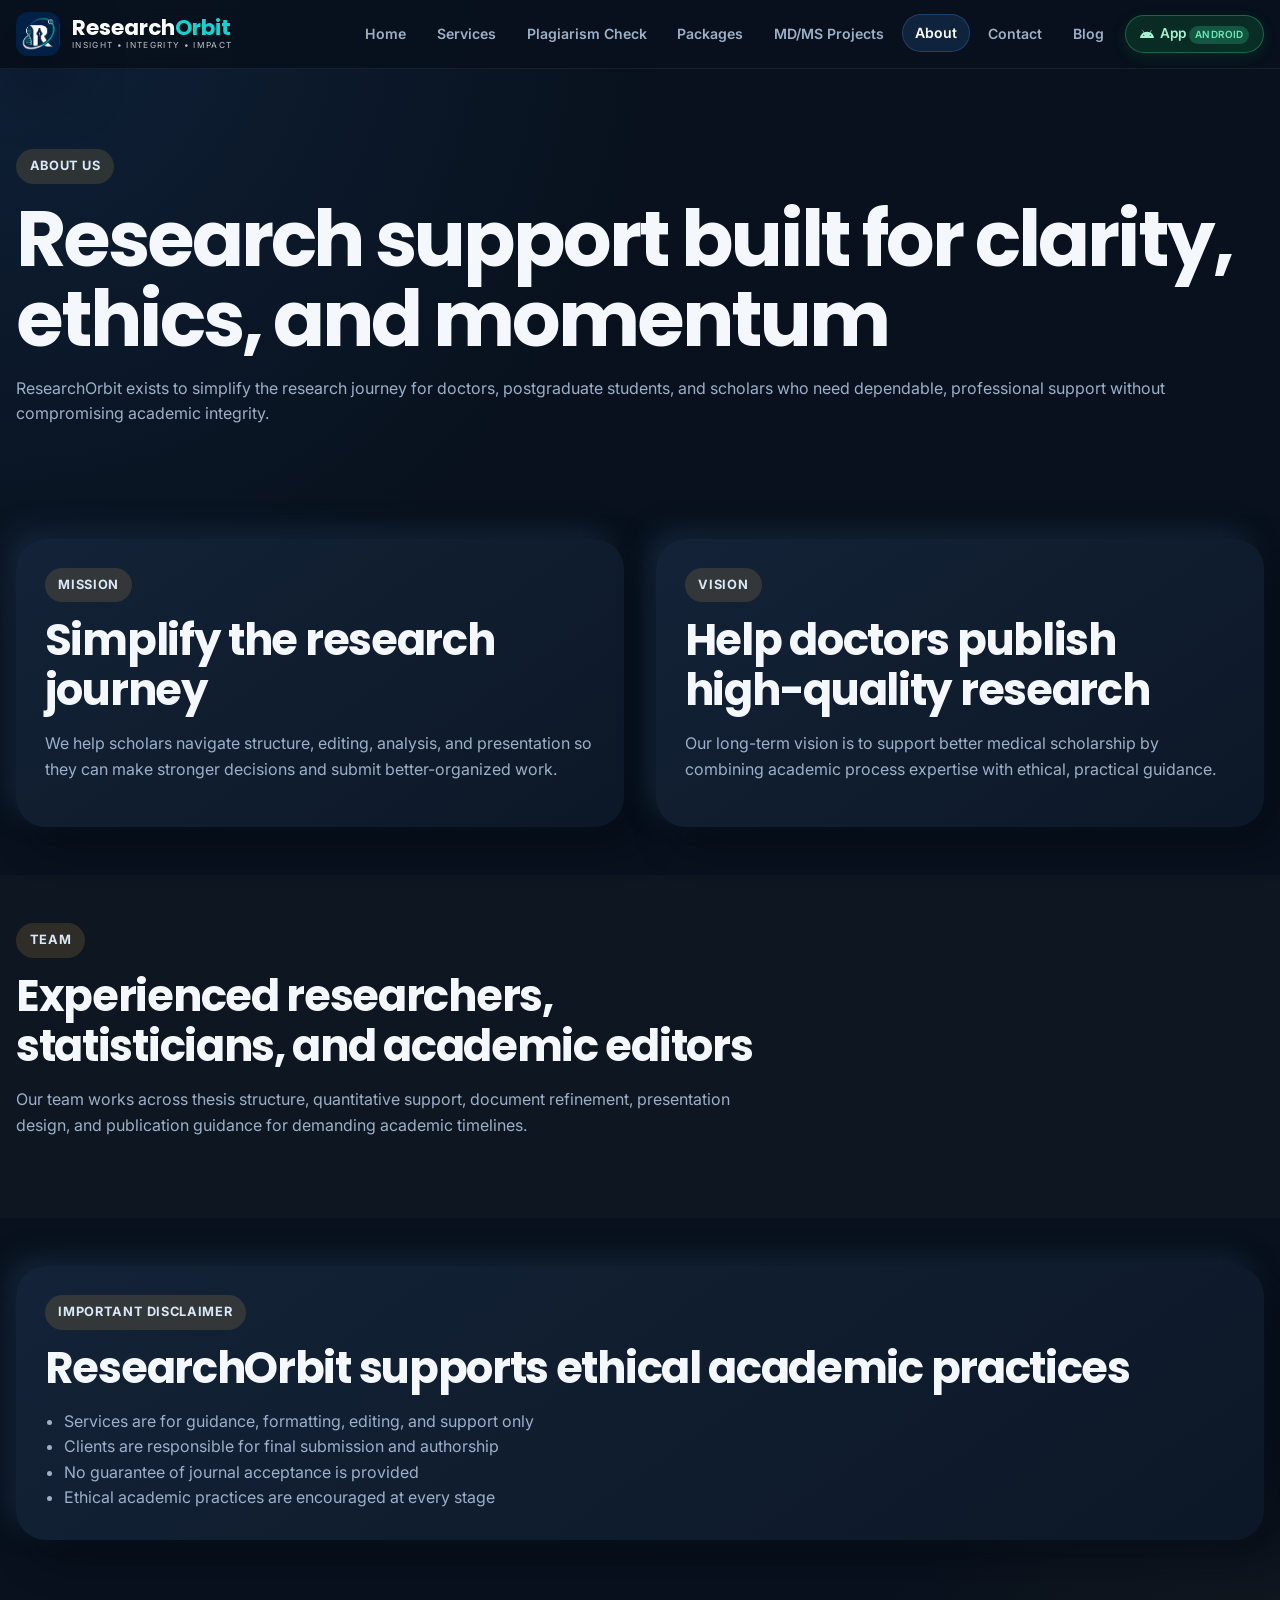
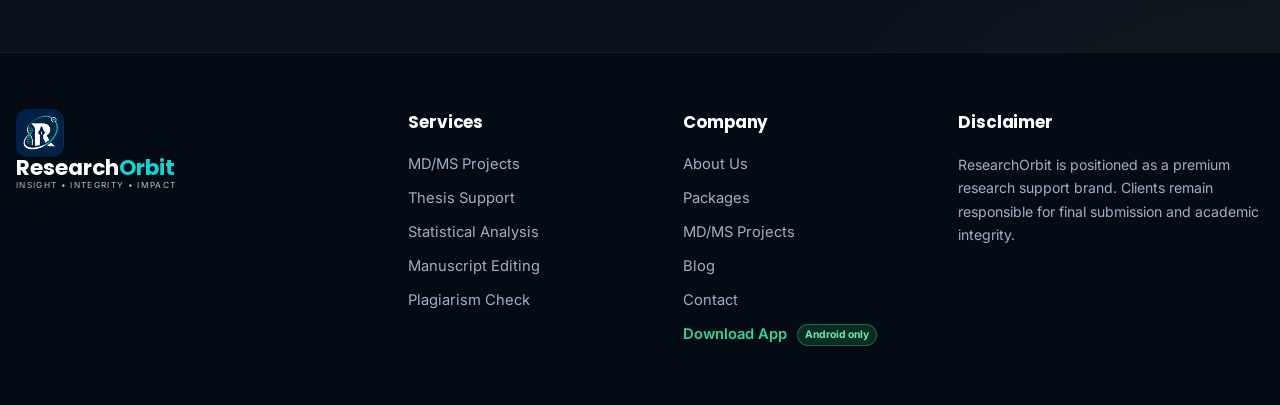
==== commit 62b7c285: "Add files via upload" ====
--- a/about.html
+++ b/about.html
@@ -35,6 +35,7 @@
             <a href="/services">Services</a>
             <a href="/plagiarism-check">Plagiarism Check</a>
             <a href="/packages">Packages</a>
+            <a href="/freelancing">MD/MS Projects</a>
             <a class="active" href="/about">About</a>
             <a href="/contact">Contact</a>
             <a href="/blog">Blog</a>
@@ -113,15 +114,43 @@
       </main>
 
       <footer class="site-footer">
-        <div class="container footer-simple" style="display: flex; justify-content: space-between; align-items: center; flex-wrap: wrap; gap: 1rem;">
-          <p style="margin: 0;">ResearchOrbit is positioned as a premium research support brand, not an assignment-selling platform.</p>
-          <a class="footer-app-link" href="./ResearchOrbit-release-signed.apk" download="ResearchOrbit-release-signed.apk">
-            Download App <span class="footer-android-pill">Android only</span>
-          </a>
+        <div class="container footer-grid">
+          <div>
+            <a class="brand brand-footer" href="/">
+              <img class="brand-mark" src="./logo.png" alt="ResearchOrbit logo" />
+              <span>
+                <strong><span class="brand-primary">Research</span><span class="brand-accent">Orbit</span></strong>
+                <small>INSIGHT • INTEGRITY • IMPACT</small>
+              </span>
+            </a>
+          </div>
+          <div>
+            <h3>Services</h3>
+            <a href="/freelancing">MD/MS Projects</a>
+            <a href="/services">Thesis Support</a>
+            <a href="/services">Statistical Analysis</a>
+            <a href="/services">Manuscript Editing</a>
+            <a href="/plagiarism-check">Plagiarism Check</a>
+          </div>
+          <div>
+            <h3>Company</h3>
+            <a class="active" href="/about">About Us</a>
+            <a href="/packages">Packages</a>
+            <a href="/freelancing">MD/MS Projects</a>
+            <a href="/blog">Blog</a>
+            <a href="/contact">Contact</a>
+            <a class="footer-app-link" href="./ResearchOrbit-release-signed.apk" download="ResearchOrbit-release-signed.apk">
+              Download App <span class="footer-android-pill">Android only</span>
+            </a>
+          </div>
+          <div>
+            <h3>Disclaimer</h3>
+            <p>
+              ResearchOrbit is positioned as a premium research support brand. Clients remain responsible for final submission and academic integrity.
+            </p>
+          </div>
         </div>
       </footer>
-
-      <a class="whatsapp-float" href="https://wa.me/919919656596" target="_blank" rel="noreferrer">WhatsApp</a>
     </div>
     <script src="./script.js"></script>
   </body>
--- a/styles.css
+++ b/styles.css
@@ -19,7 +19,7 @@
   --radius-lg: 30px;
   --radius-md: 20px;
   --radius-sm: 16px;
-  --container: min(1120px, calc(100% - 2rem));
+  --container: min(1320px, calc(100% - 2rem));
 }
 
 * {
@@ -70,23 +70,24 @@
   position: sticky;
   top: 0;
   z-index: 40;
-  padding: 1rem 0;
+  padding: 0.75rem 0;
   backdrop-filter: blur(18px);
-  background: rgba(8, 17, 29, 0.86);
-  border-bottom: 1px solid rgba(157, 176, 200, 0.08);
+  background: rgba(8, 17, 29, 0.92);
+  border-bottom: 1px solid rgba(157, 176, 200, 0.1);
 }
 
 .nav-wrap {
   display: flex;
   align-items: center;
   justify-content: space-between;
-  gap: 1.5rem;
+  gap: 1rem;
 }
 
 .brand {
   display: inline-flex;
   align-items: center;
-  gap: 0.9rem;
+  gap: 0.75rem;
+  flex-shrink: 0;
 }
 
 .brand strong,
@@ -98,16 +99,13 @@
 
 .brand small {
   display: block;
-  color: rgba(255, 255, 255, 0.85);
-  margin-top: 0.2rem;
-  font-size: 0.58rem;
-  letter-spacing: 0.24em;
+  color: rgba(255, 255, 255, 0.75);
+  margin-top: 0.15rem;
+  font-size: 0.52rem;
+  letter-spacing: 0.16em;
   line-height: 1.1;
   text-transform: uppercase;
   white-space: nowrap;
-  width: 100%;
-  transform: scaleX(1.04);
-  transform-origin: left center;
   text-align: left;
 }
 
@@ -120,8 +118,8 @@
 }
 
 .brand strong {
-  font-size: 1.76rem;
-  line-height: 0.95;
+  font-size: 1.35rem;
+  line-height: 1;
   display: block;
   width: 100%;
 }
@@ -135,10 +133,10 @@
 }
 
 .brand-mark {
-  width: 3.5rem;
-  height: 3.5rem;
+  width: 2.75rem;
+  height: 2.75rem;
   display: block;
-  border-radius: 18px;
+  border-radius: 12px;
   box-shadow: var(--shadow-soft);
   object-fit: cover;
 }
@@ -146,22 +144,27 @@
 .site-nav {
   display: flex;
   align-items: center;
-  gap: 0.5rem;
+  gap: 0.3rem;
+  flex-wrap: nowrap;
 }
 
 .site-nav a {
-  padding: 0.7rem 1rem;
+  padding: 0.45rem 0.75rem;
   border-radius: 999px;
   color: var(--muted);
   font-weight: 600;
-  transition: transform 0.3s ease, background-color 0.3s ease, color 0.3s ease;
+  font-size: 0.88rem;
+  white-space: nowrap;
+  border: 1px solid transparent;
+  transition: transform 0.2s ease, background-color 0.2s ease, color 0.2s ease, border-color 0.2s ease;
 }
 
 .site-nav a:hover,
 .site-nav a:focus-visible,
 .site-nav a.active {
-  color: var(--primary);
-  background: rgba(47, 104, 178, 0.14);
+  color: #ffffff;
+  background: rgba(47, 104, 178, 0.22);
+  border-color: rgba(47, 104, 178, 0.45);
   transform: translateY(-1px);
   outline: none;
 }
@@ -169,29 +172,31 @@
 .nav-btn-apk {
   display: inline-flex !important;
   align-items: center;
-  gap: 0.45rem;
-  padding: 0.55rem 0.95rem !important;
+  gap: 0.4rem;
+  padding: 0.45rem 0.85rem !important;
   border-radius: 999px;
-  background: linear-gradient(135deg, rgba(16, 124, 65, 0.22), rgba(11, 94, 49, 0.35)) !important;
-  border: 1px solid rgba(52, 211, 153, 0.35);
+  background: linear-gradient(135deg, rgba(16, 124, 65, 0.25), rgba(11, 94, 49, 0.4)) !important;
+  border: 1px solid rgba(52, 211, 153, 0.35) !important;
   color: #a7f3d0 !important;
   font-weight: 700;
+  font-size: 0.85rem !important;
   box-shadow: 0 4px 14px rgba(16, 124, 65, 0.2);
+  margin-left: 0.25rem;
 }
 
 .nav-btn-apk:hover,
 .nav-btn-apk:focus-visible {
   background: linear-gradient(135deg, #107c41, #0b5e31) !important;
   color: #ffffff !important;
-  border-color: rgba(52, 211, 153, 0.7);
+  border-color: rgba(52, 211, 153, 0.7) !important;
   box-shadow: 0 6px 18px rgba(16, 124, 65, 0.38);
   transform: translateY(-2px);
 }
 
 .nav-android-pill {
   display: inline-block;
-  font-size: 0.65rem;
-  padding: 0.1rem 0.4rem;
+  font-size: 0.62rem;
+  padding: 0.08rem 0.35rem;
   border-radius: 999px;
   background: rgba(52, 211, 153, 0.25);
   color: #6ee7b7;
@@ -690,7 +695,14 @@
 .feature-list,
 .contact-stack {
   display: grid;
-  gap: 1rem;
+  gap: 1.2rem;
+}
+
+.contact-stack h2 {
+  font-size: clamp(1.2rem, 1.8vw, 1.55rem);
+  line-height: 1.25;
+  overflow-wrap: anywhere;
+  word-break: break-word;
 }
 
 .feature-item {
@@ -802,50 +814,346 @@
 }
 
 .site-footer {
-  padding: 2rem 0 3rem;
+  padding: 3.5rem 0 3rem;
+  background: rgba(5, 11, 20, 0.96);
+  border-top: 1px solid rgba(157, 176, 200, 0.1);
+  margin-top: 4rem;
 }
 
 .footer-grid {
   display: grid;
-  grid-template-columns: 1.4fr repeat(3, 1fr);
-  gap: 1.5rem;
-  padding-top: 1rem;
-  border-top: 1px solid rgba(157, 176, 200, 0.1);
+  grid-template-columns: 1.5fr 1fr 1fr 1.3fr;
+  gap: 2.5rem;
+  align-items: start;
 }
 
 .footer-grid h3 {
   margin-top: 0;
-  font-size: 1rem;
+  margin-bottom: 1.1rem;
+  font-size: 1.05rem;
+  color: #ffffff;
+  font-weight: 700;
+  letter-spacing: -0.01em;
 }
 
 .footer-grid a {
   display: block;
-  margin-bottom: 0.5rem;
+  margin-bottom: 0.65rem;
   color: var(--muted);
-}
-
-.footer-simple {
-  padding-top: 1rem;
-  border-top: 1px solid rgba(157, 176, 200, 0.1);
+  font-size: 0.92rem;
+  transition: color 0.2s ease, transform 0.2s ease;
+}
+
+.footer-grid a:hover {
+  color: #13d2d0;
+  transform: translateX(3px);
+}
+
+.footer-grid p {
+  margin: 0;
+  font-size: 0.88rem;
+  line-height: 1.65;
+  color: var(--muted);
 }
 
 .brand-footer {
+  display: inline-flex;
+  align-items: center;
+  gap: 0.85rem;
+}
+
+.brand-footer .brand-mark {
+  width: 3rem;
+  height: 3rem;
+}
+
+/* Project / Freelancing Showcase */
+.project-filters {
+  display: flex;
+  flex-wrap: wrap;
+  gap: 0.6rem;
+  margin-bottom: 2.5rem;
+  justify-content: center;
+}
+
+.filter-btn {
+  padding: 0.6rem 1.25rem;
+  border-radius: 999px;
+  background: var(--surface);
+  border: 1px solid rgba(157, 176, 200, 0.16);
+  color: var(--muted);
+  font-weight: 600;
+  font-size: 0.88rem;
+  cursor: pointer;
+  transition: all 0.3s ease;
+}
+
+.filter-btn:hover,
+.filter-btn.active {
+  background: var(--primary);
+  color: #ffffff;
+  border-color: var(--primary);
+  box-shadow: 0 4px 15px rgba(47, 104, 178, 0.35);
+  transform: translateY(-2px);
+}
+
+.projects-grid {
+  display: grid;
+  grid-template-columns: repeat(3, minmax(0, 1fr));
+  gap: 1.8rem;
+}
+
+.project-card {
+  display: flex;
+  flex-direction: column;
+  border-radius: var(--radius-lg);
+  background: linear-gradient(145deg, rgba(20, 35, 56, 0.96), rgba(12, 24, 39, 0.98));
+  border: 1px solid rgba(157, 176, 200, 0.1);
+  box-shadow: var(--shadow-card);
+  padding: 1.8rem;
+  transition: transform 0.35s ease, box-shadow 0.35s ease, border-color 0.35s ease;
+  position: relative;
+  overflow: hidden;
+}
+
+.project-card::before {
+  content: "";
+  position: absolute;
+  top: 0;
+  left: 0;
+  right: 0;
+  height: 3px;
+  background: linear-gradient(90deg, #13d2d0, #2f68b2);
+  opacity: 0;
+  transition: opacity 0.3s ease;
+}
+
+.project-card:hover {
+  transform: translateY(-6px);
+  box-shadow: var(--shadow-card-hover);
+  border-color: rgba(19, 210, 208, 0.3);
+}
+
+.project-card:hover::before {
+  opacity: 1;
+}
+
+.project-header {
+  display: flex;
+  align-items: center;
+  justify-content: space-between;
+  gap: 0.75rem;
+  margin-bottom: 0.85rem;
+}
+
+.project-domain {
+  font-size: 0.72rem;
+  font-weight: 700;
+  text-transform: uppercase;
+  letter-spacing: 0.06em;
+  padding: 0.25rem 0.65rem;
+  border-radius: 999px;
+  background: rgba(19, 210, 208, 0.12);
+  color: #13d2d0;
+  border: 1px solid rgba(19, 210, 208, 0.25);
+}
+
+.project-status {
+  font-size: 0.7rem;
+  font-weight: 700;
+  color: #34d399;
+  display: inline-flex;
+  align-items: center;
+  gap: 0.35rem;
+}
+
+.project-status::before {
+  content: "";
+  display: inline-block;
+  width: 6px;
+  height: 6px;
+  border-radius: 50%;
+  background: #34d399;
+  box-shadow: 0 0 6px #34d399;
+}
+
+.project-card h3 {
+  font-size: 1.18rem;
+  line-height: 1.35;
+  margin: 0.2rem 0 0.8rem;
+  color: #ffffff;
+}
+
+.project-summary {
+  font-size: 0.9rem;
+  color: var(--muted);
+  line-height: 1.55;
+  margin-bottom: 1.2rem;
+  flex-grow: 1;
+}
+
+.project-section-title {
+  font-size: 0.74rem;
+  text-transform: uppercase;
+  letter-spacing: 0.08em;
+  color: var(--gold);
+  font-weight: 700;
+  margin: 0.8rem 0 0.4rem;
+  display: block;
+}
+
+.tech-stack {
+  display: flex;
+  flex-wrap: wrap;
+  gap: 0.4rem;
+  margin-bottom: 1rem;
+}
+
+.tech-tag {
+  font-size: 0.74rem;
+  padding: 0.2rem 0.55rem;
+  border-radius: 6px;
+  background: rgba(255, 255, 255, 0.05);
+  border: 1px solid rgba(157, 176, 200, 0.12);
+  color: #dbe8f7;
+  font-weight: 500;
+}
+
+.deliverables-list {
+  list-style: none;
+  padding: 0;
+  margin: 0 0 1.2rem;
+  display: grid;
+  gap: 0.35rem;
+  font-size: 0.83rem;
+  color: #c9d6e4;
+}
+
+.deliverables-list li {
+  display: flex;
   align-items: flex-start;
-}
-
-.whatsapp-float {
-  position: fixed;
-  right: 1rem;
-  bottom: 1rem;
-  z-index: 30;
-  min-width: 120px;
-  padding: 0.9rem 1.2rem;
+  gap: 0.45rem;
+}
+
+.deliverables-list li span.bullet {
+  color: #13d2d0;
+  font-weight: bold;
+}
+
+.project-footer {
+  margin-top: auto;
+  padding-top: 1.1rem;
+  border-top: 1px solid rgba(157, 176, 200, 0.12);
+  display: flex;
+  align-items: center;
+  justify-content: space-between;
+  gap: 1rem;
+}
+
+.project-pricing {
+  display: flex;
+  flex-direction: column;
+}
+
+.project-pricing small {
+  font-size: 0.7rem;
+  color: var(--muted);
+  text-transform: uppercase;
+  letter-spacing: 0.05em;
+}
+
+.project-pricing strong {
+  font-size: 1.35rem;
+  color: #38bdf8;
+  font-family: "Poppins", sans-serif;
+  line-height: 1.1;
+}
+
+.project-btn {
+  padding: 0.55rem 1.05rem;
+  font-size: 0.85rem;
+}
+
+.freelance-highlight-box {
+  display: grid;
+  grid-template-columns: repeat(4, 1fr);
+  gap: 1.2rem;
+  margin-bottom: 2.5rem;
+}
+
+.highlight-item {
+  padding: 1.2rem;
+  border-radius: var(--radius-md);
+  background: rgba(255, 255, 255, 0.03);
+  border: 1px solid rgba(157, 176, 200, 0.08);
   text-align: center;
+}
+
+.highlight-item .icon {
+  font-size: 0.95rem;
+  font-weight: 800;
+  color: #13d2d0;
+  width: 38px;
+  height: 38px;
+  border-radius: 12px;
+  background: rgba(19, 210, 208, 0.12);
+  border: 1px solid rgba(19, 210, 208, 0.25);
+  display: inline-flex;
+  align-items: center;
+  justify-content: center;
+  margin: 0 auto 0.75rem;
+}
+
+.highlight-item strong {
+  display: block;
+  font-size: 1.05rem;
+  color: #ffffff;
+  margin-bottom: 0.25rem;
+}
+
+.highlight-item span {
+  font-size: 0.82rem;
+  color: var(--muted);
+  line-height: 1.4;
+  display: block;
+}
+
+.email-pill-link {
+  display: inline-flex;
+  align-items: center;
+  gap: 0.5rem;
+  padding: 0.75rem 1.4rem;
   border-radius: 999px;
-  color: #fff;
-  background: linear-gradient(135deg, #25d366, #179c4d);
-  box-shadow: 0 14px 28px rgba(19, 120, 59, 0.24);
+  background: rgba(19, 210, 208, 0.12);
+  border: 1px solid rgba(19, 210, 208, 0.3);
+  color: #13d2d0;
   font-weight: 700;
+  font-size: 0.95rem;
+  transition: all 0.3s ease;
+}
+
+.email-pill-link:hover {
+  background: rgba(19, 210, 208, 0.22);
+  color: #ffffff;
+  transform: translateY(-2px);
+}
+
+@media (max-width: 960px) {
+  .projects-grid {
+    grid-template-columns: repeat(2, minmax(0, 1fr));
+  }
+  .freelance-highlight-box {
+    grid-template-columns: repeat(2, 1fr);
+  }
+}
+
+@media (max-width: 640px) {
+  .projects-grid {
+    grid-template-columns: 1fr;
+  }
+  .freelance-highlight-box {
+    grid-template-columns: 1fr;
+  }
 }
 
 .reveal {
@@ -1199,9 +1507,13 @@
   .package-grid,
   .blog-grid,
   .workflow-grid,
-  .footer-grid,
   .app-card-grid {
     grid-template-columns: 1fr;
+  }
+
+  .footer-grid {
+    grid-template-columns: repeat(2, 1fr);
+    gap: 2rem;
   }
 
   .hero-grid {
@@ -1214,7 +1526,13 @@
   }
 }
 
-@media (max-width: 780px) {
+@media (max-width: 600px) {
+  .footer-grid {
+    grid-template-columns: 1fr;
+  }
+}
+
+@media (max-width: 1024px) {
   .site-header {
     padding: 0.75rem 0;
   }
@@ -1267,10 +1585,5 @@
       width: 100%;
       min-height: 100%;
     }
-
-  .whatsapp-float {
-    right: 0.75rem;
-    left: 0.75rem;
-    bottom: 0.75rem;
-  }
-}
+}
+
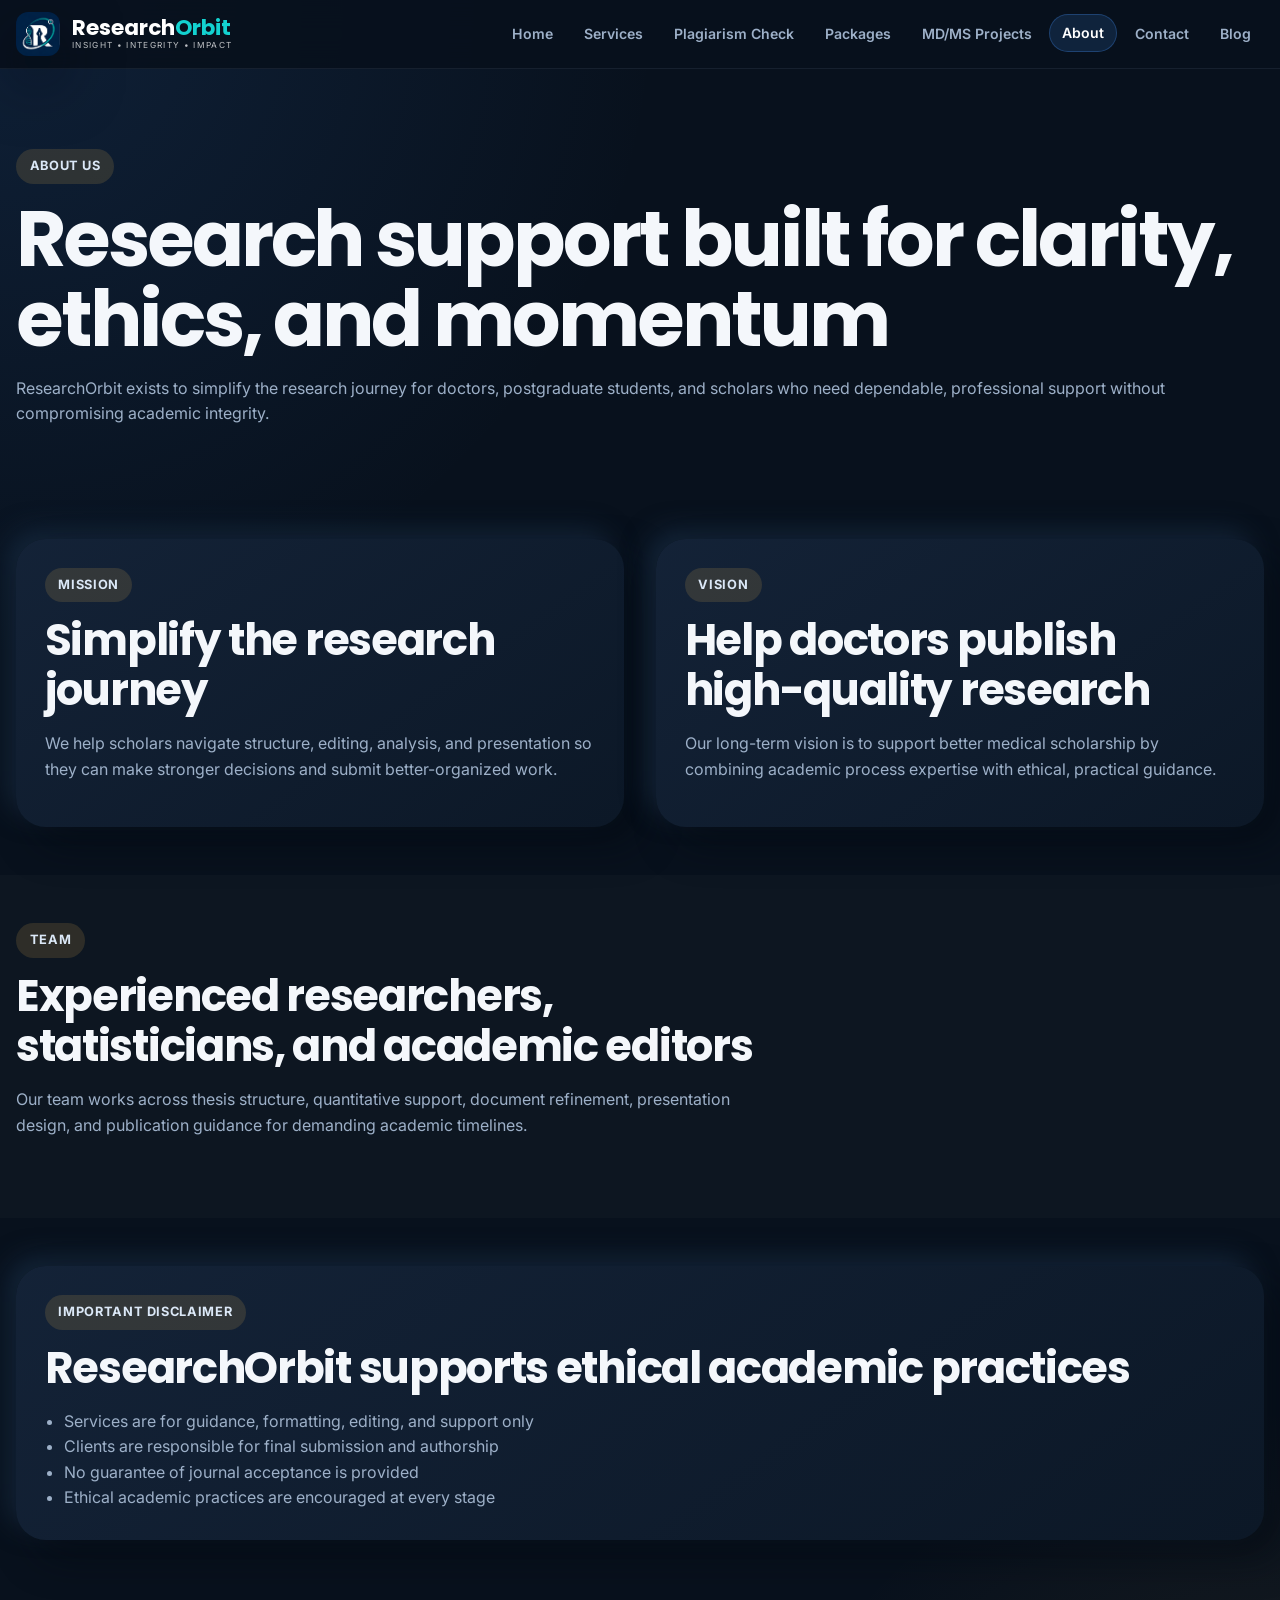
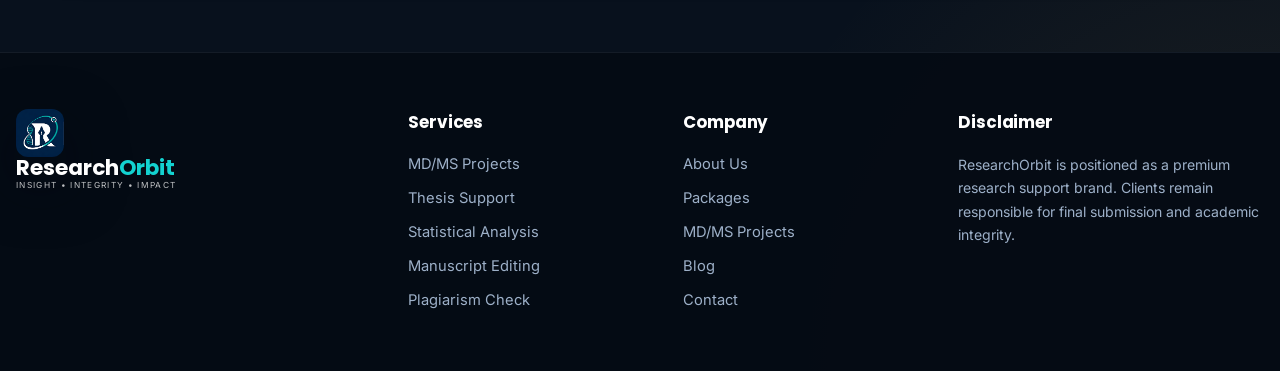
==== commit f8a8405b: "Add files via upload" ====
--- a/about.html
+++ b/about.html
@@ -39,10 +39,6 @@
             <a class="active" href="/about">About</a>
             <a href="/contact">Contact</a>
             <a href="/blog">Blog</a>
-            <a class="nav-btn-apk" href="./ResearchOrbit-release-signed.apk" download="ResearchOrbit-release-signed.apk" title="Download ResearchOrbit Android App">
-              <svg width="14" height="14" viewBox="0 0 24 24" fill="currentColor"><path d="M17.523 15.3414c-.5511 0-.9993-.4486-.9993-.9997s.4482-.9993.9993-.9993c.551 0 .9993.4482.9993.9993.0001.5511-.4483.9997-.9993.9997m-11.046 0c-.5511 0-.9993-.4486-.9993-.9997s.4482-.9993.9993-.9993c.5511 0 .9993.4482.9993.9993 0 .5511-.4482.9997-.9993.9997m11.4045-6.02l1.9973-3.4592a.416.416 0 00-.1521-.5676.416.416 0 00-.5676.1521l-2.0223 3.503C15.5902 8.411 13.856 8.0125 12 8.0125s-3.5902.3985-5.1368.9372L4.8409 5.4467a.4161.4161 0 00-.5677-.1521.4157.4157 0 00-.152.5676l1.9972 3.4592C2.6889 11.1867.3432 14.6589 0 18.761h24c-.3432-4.1021-2.6889-7.5743-6.1185-9.4396"/></svg>
-              <span>App <span class="nav-android-pill">Android</span></span>
-            </a>
           </nav>
         </div>
       </header>
@@ -139,9 +135,6 @@
             <a href="/freelancing">MD/MS Projects</a>
             <a href="/blog">Blog</a>
             <a href="/contact">Contact</a>
-            <a class="footer-app-link" href="./ResearchOrbit-release-signed.apk" download="ResearchOrbit-release-signed.apk">
-              Download App <span class="footer-android-pill">Android only</span>
-            </a>
           </div>
           <div>
             <h3>Disclaimer</h3>
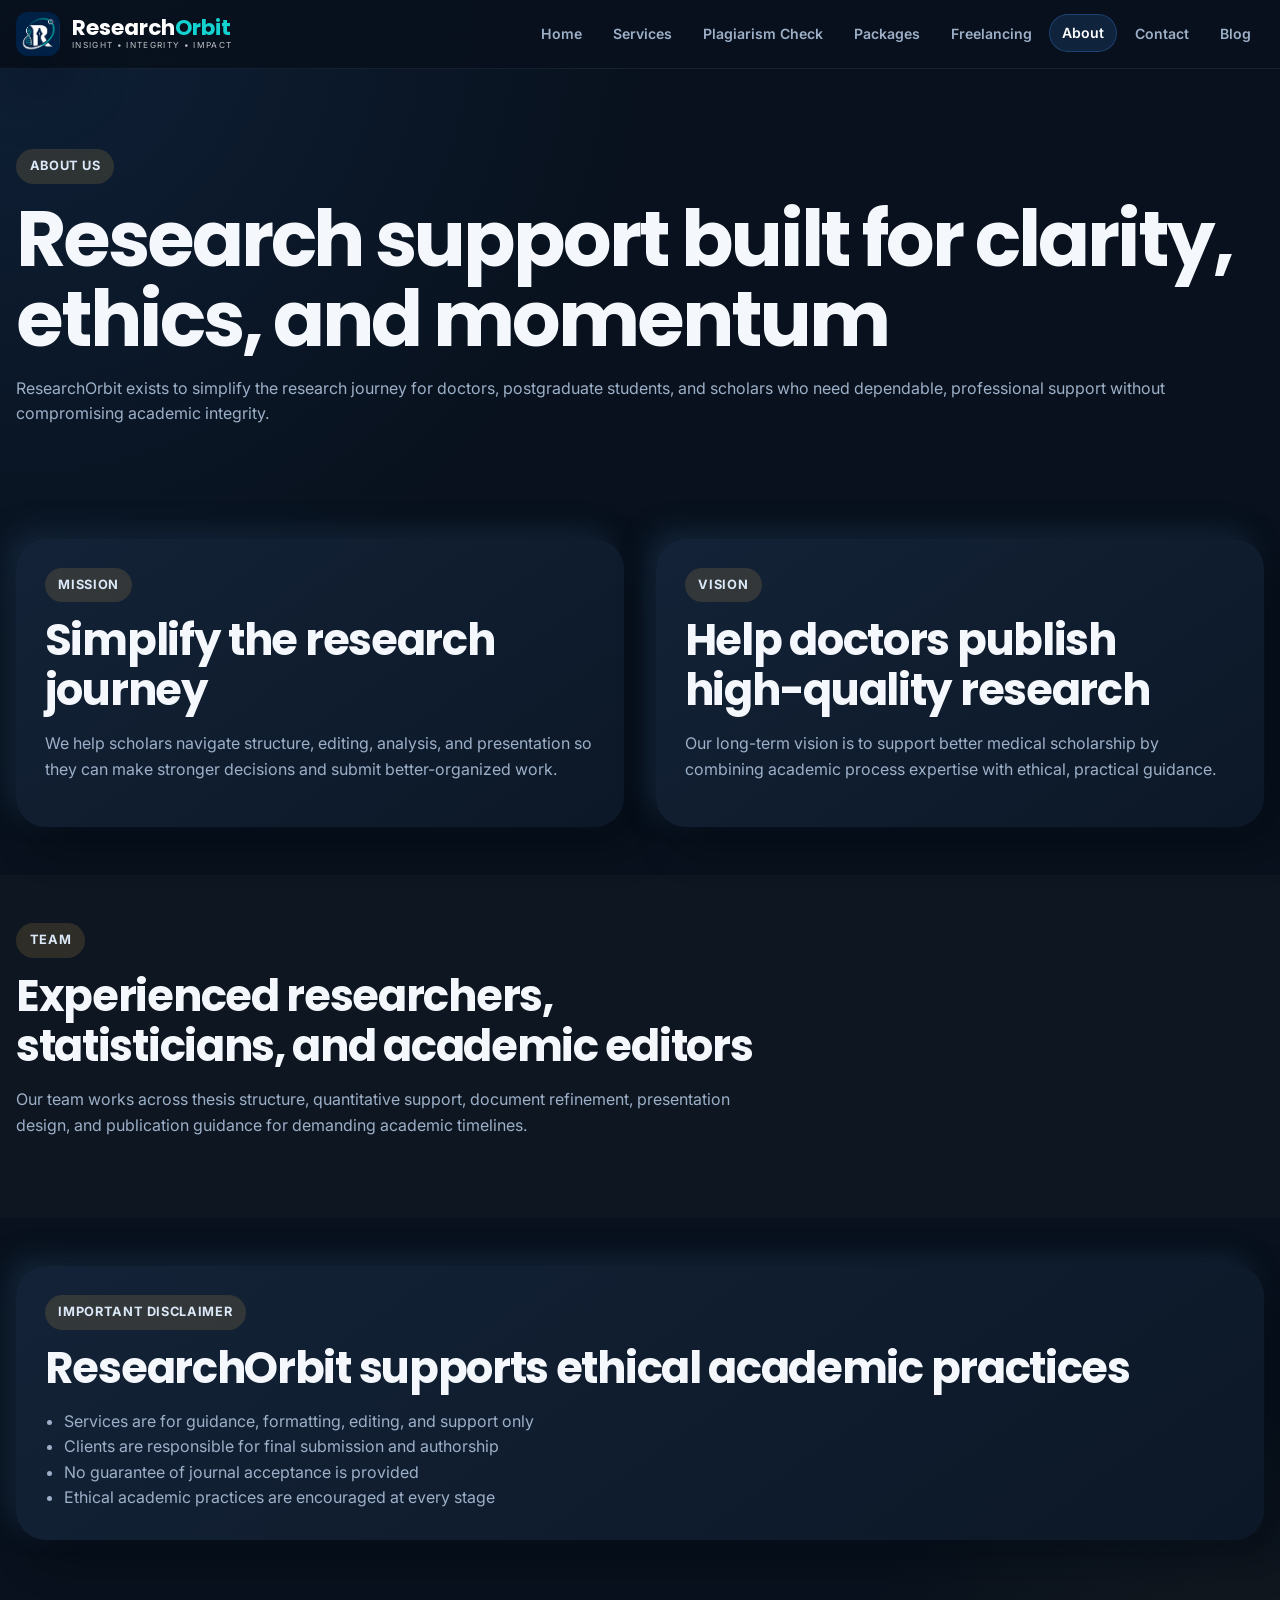
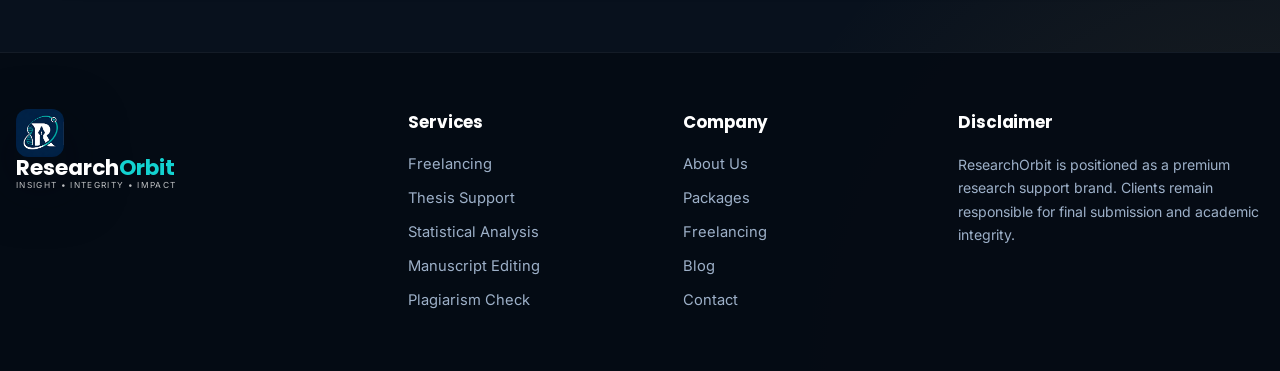
==== commit 7be9dcf8: "Add files via upload" ====
--- a/about.html
+++ b/about.html
@@ -35,7 +35,7 @@
             <a href="/services">Services</a>
             <a href="/plagiarism-check">Plagiarism Check</a>
             <a href="/packages">Packages</a>
-            <a href="/freelancing">MD/MS Projects</a>
+            <a href="/freelancing">Freelancing</a>
             <a class="active" href="/about">About</a>
             <a href="/contact">Contact</a>
             <a href="/blog">Blog</a>
@@ -122,7 +122,7 @@
           </div>
           <div>
             <h3>Services</h3>
-            <a href="/freelancing">MD/MS Projects</a>
+            <a href="/freelancing">Freelancing</a>
             <a href="/services">Thesis Support</a>
             <a href="/services">Statistical Analysis</a>
             <a href="/services">Manuscript Editing</a>
@@ -132,7 +132,7 @@
             <h3>Company</h3>
             <a class="active" href="/about">About Us</a>
             <a href="/packages">Packages</a>
-            <a href="/freelancing">MD/MS Projects</a>
+            <a href="/freelancing">Freelancing</a>
             <a href="/blog">Blog</a>
             <a href="/contact">Contact</a>
           </div>
--- a/styles.css
+++ b/styles.css
@@ -1578,12 +1578,1150 @@
   }
 
   .hero-surface {
-      min-height: 280px;
-    }
-
-    .hero-carousel {
-      width: 100%;
-      min-height: 100%;
-    }
-}
-
+    min-height: 280px;
+  }
+
+  .hero-carousel {
+    width: 100%;
+    min-height: 100%;
+  }
+}
+
+/* =======================================================
+   Academic Task Marketplace (Freelancing) Styling
+   ======================================================= */
+
+.marketplace-hero-section {
+  padding: 3.5rem 0 2rem;
+  background: radial-gradient(circle at 10% 20%, rgba(47, 104, 178, 0.15), transparent 45%),
+              radial-gradient(circle at 90% 80%, rgba(214, 168, 77, 0.08), transparent 40%);
+  border-bottom: 1px solid var(--line);
+}
+
+.marketplace-header-flex {
+  display: flex;
+  justify-content: space-between;
+  align-items: flex-start;
+  gap: 2rem;
+  flex-wrap: wrap;
+}
+
+.marketplace-header-left {
+  max-width: 680px;
+}
+
+.marketplace-header-left h1 {
+  margin: 0.35rem 0 0.75rem;
+  font-size: clamp(2.2rem, 5vw, 3.2rem);
+  line-height: 1.15;
+}
+
+.marketplace-header-right {
+  display: flex;
+  flex-direction: column;
+  align-items: flex-end;
+  gap: 1rem;
+}
+
+.marketplace-controls-row {
+  display: flex;
+  align-items: center;
+  gap: 0.75rem;
+  flex-wrap: wrap;
+}
+
+/* User Switcher / Persona Bar */
+.persona-switcher-pill {
+  display: inline-flex;
+  align-items: center;
+  gap: 0.5rem;
+  padding: 0.35rem 0.85rem;
+  background: rgba(19, 35, 56, 0.85);
+  border: 1px solid rgba(157, 176, 200, 0.22);
+  border-radius: 999px;
+  font-size: 0.85rem;
+}
+
+.persona-switcher-pill select {
+  background: transparent;
+  color: var(--text);
+  border: none;
+  font-size: 0.85rem;
+  font-weight: 600;
+  cursor: pointer;
+  outline: none;
+}
+
+.persona-switcher-pill select option {
+  background: #0f1c2b;
+  color: #fff;
+}
+
+.user-avatar-pill {
+  width: 28px;
+  height: 28px;
+  border-radius: 50%;
+  display: grid;
+  place-items: center;
+  font-size: 0.72rem;
+  font-weight: 700;
+  color: #ffffff;
+  flex-shrink: 0;
+}
+
+/* Notification Bell */
+.notif-bell-wrap {
+  position: relative;
+}
+
+.btn-notif-bell {
+  position: relative;
+  width: 42px;
+  height: 42px;
+  border-radius: 50%;
+  background: rgba(19, 35, 56, 0.85);
+  border: 1px solid rgba(157, 176, 200, 0.22);
+  color: var(--text);
+  display: grid;
+  place-items: center;
+  cursor: pointer;
+  transition: all 0.2s ease;
+}
+
+.btn-notif-bell:hover {
+  background: var(--primary);
+  border-color: var(--primary);
+}
+
+.notif-unread-count {
+  position: absolute;
+  top: -3px;
+  right: -3px;
+  background: #ef4444;
+  color: #ffffff;
+  font-size: 0.65rem;
+  font-weight: 700;
+  width: 18px;
+  height: 18px;
+  border-radius: 50%;
+  display: grid;
+  place-items: center;
+  box-shadow: 0 0 8px rgba(239, 68, 68, 0.6);
+}
+
+.notif-dropdown-menu {
+  position: absolute;
+  top: calc(100% + 0.6rem);
+  right: 0;
+  width: 360px;
+  max-width: 90vw;
+  background: #0e1927;
+  border: 1px solid rgba(157, 176, 200, 0.2);
+  border-radius: var(--radius-md);
+  box-shadow: 0 20px 40px rgba(0, 0, 0, 0.6);
+  padding: 1rem;
+  z-index: 100;
+  display: none;
+}
+
+.notif-dropdown-menu.open {
+  display: block;
+}
+
+.notif-dropdown-header {
+  display: flex;
+  justify-content: space-between;
+  align-items: center;
+  border-bottom: 1px solid rgba(157, 176, 200, 0.12);
+  padding-bottom: 0.6rem;
+  margin-bottom: 0.6rem;
+}
+
+.notif-dropdown-header h4 {
+  margin: 0;
+  font-size: 0.95rem;
+}
+
+.notif-list-scroll {
+  max-height: 280px;
+  overflow-y: auto;
+  display: flex;
+  flex-direction: column;
+  gap: 0.5rem;
+}
+
+.notif-item {
+  padding: 0.6rem 0.75rem;
+  border-radius: 10px;
+  background: rgba(255, 255, 255, 0.03);
+  cursor: pointer;
+  transition: background 0.2s ease;
+}
+
+.notif-item:hover {
+  background: rgba(47, 104, 178, 0.18);
+}
+
+.notif-item.unread {
+  border-left: 3px solid var(--primary);
+  background: rgba(47, 104, 178, 0.12);
+}
+
+.notif-item .notif-header {
+  display: flex;
+  justify-content: space-between;
+  align-items: center;
+  font-size: 0.82rem;
+}
+
+.notif-item p {
+  margin: 0.2rem 0 0;
+  font-size: 0.78rem;
+  color: var(--muted);
+  line-height: 1.35;
+}
+
+.notif-empty {
+  text-align: center;
+  padding: 1.5rem 0.5rem;
+  color: var(--muted);
+  font-size: 0.85rem;
+}
+
+/* Marketplace Action Row */
+.marketplace-cta-row {
+  display: flex;
+  align-items: center;
+  gap: 0.75rem;
+  flex-wrap: wrap;
+}
+
+/* Filter & Search Toolbar */
+.marketplace-toolbar-section {
+  padding: 1.5rem 0 1rem;
+}
+
+.marketplace-toolbar-card {
+  padding: 1.25rem 1.5rem;
+  border-radius: var(--radius-md);
+  background: rgba(15, 28, 43, 0.75);
+  border: 1px solid rgba(157, 176, 200, 0.15);
+  display: flex;
+  flex-direction: column;
+  gap: 1rem;
+}
+
+.category-chips-scroll {
+  display: flex;
+  align-items: center;
+  gap: 0.5rem;
+  overflow-x: auto;
+  padding-bottom: 0.35rem;
+}
+
+.category-chip {
+  white-space: nowrap;
+  padding: 0.45rem 1rem;
+  border-radius: 999px;
+  background: rgba(255, 255, 255, 0.05);
+  border: 1px solid rgba(157, 176, 200, 0.15);
+  color: var(--text);
+  font-size: 0.85rem;
+  font-weight: 500;
+  cursor: pointer;
+  transition: all 0.2s ease;
+}
+
+.category-chip:hover {
+  background: rgba(47, 104, 178, 0.2);
+  border-color: var(--primary);
+}
+
+.category-chip.active {
+  background: var(--primary);
+  border-color: var(--primary);
+  color: #ffffff;
+  font-weight: 700;
+  box-shadow: 0 4px 14px rgba(47, 104, 178, 0.35);
+}
+
+.toolbar-bottom-row {
+  display: flex;
+  align-items: center;
+  justify-content: space-between;
+  gap: 1rem;
+  flex-wrap: wrap;
+}
+
+.search-input-wrap {
+  position: relative;
+  flex: 1;
+  min-width: 260px;
+}
+
+.search-input-wrap input {
+  width: 100%;
+  padding: 0.65rem 1rem 0.65rem 2.5rem;
+  border-radius: 12px;
+  background: rgba(8, 17, 29, 0.75);
+  border: 1px solid rgba(157, 176, 200, 0.2);
+  color: #ffffff;
+  outline: none;
+}
+
+.search-input-wrap input:focus {
+  border-color: var(--primary);
+  box-shadow: 0 0 0 3px rgba(47, 104, 178, 0.2);
+}
+
+.search-icon-svg {
+  position: absolute;
+  left: 0.85rem;
+  top: 50%;
+  transform: translateY(-50%);
+  color: var(--muted);
+  width: 16px;
+  height: 16px;
+}
+
+.filters-dropdown-group {
+  display: flex;
+  align-items: center;
+  gap: 0.75rem;
+}
+
+.marketplace-filter-select {
+  padding: 0.65rem 1rem;
+  border-radius: 12px;
+  background: rgba(8, 17, 29, 0.75);
+  border: 1px solid rgba(157, 176, 200, 0.2);
+  color: var(--text);
+  font-size: 0.85rem;
+  outline: none;
+  cursor: pointer;
+}
+
+.marketplace-filter-select option {
+  background: #08111d;
+  color: #ffffff;
+}
+
+.marketplace-meta-count {
+  font-size: 0.88rem;
+  color: var(--muted);
+  font-weight: 500;
+}
+
+/* Task Cards Grid */
+.tasks-grid {
+  display: grid;
+  grid-template-columns: repeat(auto-fill, minmax(360px, 1fr));
+  gap: 1.5rem;
+  margin: 1.5rem 0 3.5rem;
+}
+
+.task-card {
+  border-radius: var(--radius-md);
+  background: linear-gradient(145deg, rgba(20, 35, 56, 0.95), rgba(12, 24, 39, 0.98));
+  border: 1px solid rgba(157, 176, 200, 0.15);
+  padding: 1.6rem;
+  display: flex;
+  flex-direction: column;
+  justify-content: space-between;
+  box-shadow: var(--shadow-card);
+  transition: transform 0.25s ease, box-shadow 0.25s ease, border-color 0.25s ease;
+  position: relative;
+}
+
+.task-card:hover {
+  transform: translateY(-3px);
+  box-shadow: var(--shadow-card-hover);
+  border-color: rgba(47, 104, 178, 0.45);
+}
+
+.task-card-header {
+  display: flex;
+  justify-content: space-between;
+  align-items: flex-start;
+  gap: 0.75rem;
+  margin-bottom: 0.75rem;
+}
+
+.task-category-meta {
+  display: flex;
+  align-items: center;
+  gap: 0.45rem;
+  flex-wrap: wrap;
+}
+
+.task-cat-pill {
+  font-size: 0.72rem;
+  font-weight: 700;
+  text-transform: uppercase;
+  letter-spacing: 0.04em;
+  padding: 0.2rem 0.6rem;
+  border-radius: 999px;
+  background: rgba(47, 104, 178, 0.25);
+  color: #93c5fd;
+  border: 1px solid rgba(47, 104, 178, 0.35);
+}
+
+.task-request-type {
+  font-size: 0.72rem;
+  padding: 0.2rem 0.55rem;
+  border-radius: 999px;
+  background: rgba(255, 255, 255, 0.06);
+  color: var(--muted);
+}
+
+/* Status Badges */
+.task-status-badge {
+  font-size: 0.72rem;
+  font-weight: 700;
+  text-transform: uppercase;
+  letter-spacing: 0.03em;
+  padding: 0.22rem 0.65rem;
+  border-radius: 999px;
+  white-space: nowrap;
+}
+
+.status-open {
+  background: rgba(16, 185, 129, 0.2);
+  color: #34d399;
+  border: 1px solid rgba(52, 211, 153, 0.4);
+}
+
+.status-in-progress {
+  background: rgba(245, 158, 11, 0.2);
+  color: #fbbf24;
+  border: 1px solid rgba(251, 191, 36, 0.4);
+}
+
+.status-submitted {
+  background: rgba(59, 130, 246, 0.2);
+  color: #60a5fa;
+  border: 1px solid rgba(96, 165, 250, 0.4);
+}
+
+.status-revision-requested {
+  background: rgba(239, 68, 68, 0.2);
+  color: #f87171;
+  border: 1px solid rgba(248, 113, 113, 0.4);
+}
+
+.status-completed {
+  background: rgba(168, 85, 247, 0.2);
+  color: #c084fc;
+  border: 1px solid rgba(192, 132, 252, 0.4);
+}
+
+.task-card-title {
+  margin: 0.5rem 0 0.5rem;
+  font-size: 1.12rem;
+  line-height: 1.35;
+  color: #ffffff;
+}
+
+.task-card-desc {
+  font-size: 0.88rem;
+  color: var(--muted);
+  line-height: 1.5;
+  margin: 0 0 1rem;
+  display: -webkit-box;
+  -webkit-line-clamp: 3;
+  -webkit-box-orient: vertical;
+  overflow: hidden;
+}
+
+.task-skills-list {
+  display: flex;
+  align-items: center;
+  gap: 0.35rem;
+  flex-wrap: wrap;
+  margin-bottom: 1.25rem;
+}
+
+.skill-tag {
+  font-size: 0.72rem;
+  padding: 0.18rem 0.55rem;
+  border-radius: 6px;
+  background: rgba(255, 255, 255, 0.05);
+  border: 1px solid rgba(157, 176, 200, 0.12);
+  color: #dbe8f7;
+}
+
+.skill-tag.more {
+  background: rgba(47, 104, 178, 0.15);
+  color: #93c5fd;
+}
+
+.task-card-footer {
+  display: flex;
+  justify-content: space-between;
+  align-items: center;
+  border-top: 1px solid rgba(157, 176, 200, 0.1);
+  padding-top: 1rem;
+  margin-top: auto;
+  gap: 0.75rem;
+}
+
+.task-author-info {
+  display: flex;
+  align-items: center;
+  gap: 0.65rem;
+}
+
+.author-avatar {
+  width: 36px;
+  height: 36px;
+  border-radius: 50%;
+  display: grid;
+  place-items: center;
+  font-size: 0.8rem;
+  font-weight: 700;
+  color: #ffffff;
+  flex-shrink: 0;
+}
+
+.author-details strong {
+  display: block;
+  font-size: 0.88rem;
+  color: #ffffff;
+  line-height: 1.2;
+}
+
+.author-details small {
+  font-size: 0.72rem;
+  color: var(--muted);
+  line-height: 1.2;
+  display: block;
+}
+
+.task-actions-col {
+  display: flex;
+  flex-direction: column;
+  align-items: flex-end;
+  gap: 0.4rem;
+}
+
+.deadline-pill {
+  font-size: 0.72rem;
+  color: var(--muted);
+}
+
+.deadline-pill.urgent {
+  color: #f59e0b;
+  font-weight: 600;
+}
+
+.deadline-pill.overdue {
+  color: #ef4444;
+  font-weight: 600;
+}
+
+/* Empty State */
+.marketplace-empty-state {
+  grid-column: 1 / -1;
+  text-align: center;
+  padding: 4rem 1.5rem;
+  background: rgba(15, 28, 43, 0.6);
+  border-radius: var(--radius-lg);
+  border: 1px dashed rgba(157, 176, 200, 0.2);
+}
+
+.marketplace-empty-state .empty-icon {
+  font-size: 3rem;
+  margin-bottom: 0.75rem;
+}
+
+.marketplace-empty-state h3 {
+  margin: 0 0 0.5rem;
+  font-size: 1.35rem;
+}
+
+.marketplace-empty-state p {
+  color: var(--muted);
+  max-width: 480px;
+  margin: 0 auto 1.5rem;
+  font-size: 0.95rem;
+}
+
+/* =======================================================
+   Modal Overlay System
+   ======================================================= */
+.marketplace-modal-overlay {
+  position: fixed;
+  inset: 0;
+  z-index: 999;
+  background: rgba(4, 9, 16, 0.82);
+  backdrop-filter: blur(12px);
+  display: flex;
+  justify-content: center;
+  align-items: center;
+  padding: 1.5rem;
+  opacity: 0;
+  visibility: hidden;
+  transition: opacity 0.25s ease, visibility 0.25s ease;
+}
+
+.marketplace-modal-overlay.open {
+  opacity: 1;
+  visibility: visible;
+}
+
+.marketplace-modal {
+  width: 100%;
+  max-width: 720px;
+  max-height: 90vh;
+  overflow-y: auto;
+  border-radius: var(--radius-lg);
+  background: #0d1a29;
+  border: 1px solid rgba(157, 176, 200, 0.22);
+  box-shadow: 0 30px 60px rgba(0, 0, 0, 0.7);
+  position: relative;
+  transform: translateY(15px);
+  transition: transform 0.25s ease;
+}
+
+.marketplace-modal-overlay.open .marketplace-modal {
+  transform: translateY(0);
+}
+
+.marketplace-modal-large {
+  max-width: 920px;
+}
+
+.modal-header {
+  display: flex;
+  justify-content: space-between;
+  align-items: center;
+  padding: 1.5rem 1.8rem;
+  border-bottom: 1px solid rgba(157, 176, 200, 0.15);
+  position: sticky;
+  top: 0;
+  background: #0d1a29;
+  z-index: 10;
+}
+
+.modal-header h3 {
+  margin: 0;
+  font-size: 1.25rem;
+  color: #ffffff;
+}
+
+.btn-close-modal {
+  background: transparent;
+  border: none;
+  font-size: 1.5rem;
+  color: var(--muted);
+  cursor: pointer;
+  line-height: 1;
+  padding: 0.25rem;
+  border-radius: 6px;
+}
+
+.btn-close-modal:hover {
+  color: #ffffff;
+  background: rgba(255, 255, 255, 0.08);
+}
+
+.modal-body {
+  padding: 1.8rem;
+}
+
+/* Stepper Component */
+.stepper-tracker {
+  display: flex;
+  align-items: center;
+  justify-content: space-between;
+  margin-bottom: 2rem;
+  padding: 1rem 1.5rem;
+  background: rgba(8, 17, 29, 0.6);
+  border-radius: var(--radius-md);
+  border: 1px solid rgba(157, 176, 200, 0.12);
+}
+
+.stepper-step {
+  display: flex;
+  align-items: center;
+  gap: 0.5rem;
+  color: var(--muted);
+  font-size: 0.85rem;
+  font-weight: 600;
+}
+
+.step-circle {
+  width: 26px;
+  height: 26px;
+  border-radius: 50%;
+  background: rgba(255, 255, 255, 0.1);
+  display: grid;
+  place-items: center;
+  font-size: 0.75rem;
+}
+
+.stepper-step.done .step-circle {
+  background: var(--primary);
+  color: #ffffff;
+}
+
+.stepper-step.done {
+  color: #ffffff;
+}
+
+.stepper-step.current {
+  color: #93c5fd;
+}
+
+.stepper-step.current .step-circle {
+  background: #2563eb;
+  color: #ffffff;
+  box-shadow: 0 0 10px rgba(37, 99, 235, 0.6);
+}
+
+.stepper-line {
+  flex: 1;
+  height: 2px;
+  background: rgba(157, 176, 200, 0.15);
+  margin: 0 0.75rem;
+}
+
+/* Forms in Modals */
+.marketplace-form {
+  display: flex;
+  flex-direction: column;
+  gap: 1.25rem;
+}
+
+.form-grid-2 {
+  display: grid;
+  grid-template-columns: 1fr 1fr;
+  gap: 1rem;
+}
+
+.form-field {
+  display: flex;
+  flex-direction: column;
+  gap: 0.4rem;
+}
+
+.form-field label {
+  font-size: 0.85rem;
+  font-weight: 600;
+  color: #dbe8f7;
+}
+
+.form-field input,
+.form-field select,
+.form-field textarea {
+  padding: 0.75rem 1rem;
+  border-radius: 10px;
+  background: rgba(8, 17, 29, 0.85);
+  border: 1px solid rgba(157, 176, 200, 0.2);
+  color: #ffffff;
+  font-size: 0.9rem;
+  outline: none;
+}
+
+.form-field input:focus,
+.form-field select:focus,
+.form-field textarea:focus {
+  border-color: var(--primary);
+  box-shadow: 0 0 0 3px rgba(47, 104, 178, 0.25);
+}
+
+.form-field small {
+  font-size: 0.75rem;
+  color: var(--muted);
+}
+
+/* File Dropzones */
+.file-dropzone {
+  border: 2px dashed rgba(157, 176, 200, 0.3);
+  border-radius: var(--radius-md);
+  padding: 1.75rem;
+  text-align: center;
+  background: rgba(8, 17, 29, 0.5);
+  cursor: pointer;
+  transition: all 0.2s ease;
+}
+
+.file-dropzone:hover,
+.file-dropzone.drag-over {
+  border-color: var(--primary);
+  background: rgba(47, 104, 178, 0.1);
+}
+
+.file-dropzone-icon {
+  font-size: 2rem;
+  margin-bottom: 0.4rem;
+}
+
+.file-list-preview {
+  display: flex;
+  flex-direction: column;
+  gap: 0.5rem;
+  margin-top: 0.75rem;
+}
+
+.uploaded-file-item,
+.file-attachment-card {
+  display: flex;
+  align-items: center;
+  justify-content: space-between;
+  padding: 0.65rem 0.9rem;
+  border-radius: 10px;
+  background: rgba(255, 255, 255, 0.04);
+  border: 1px solid rgba(157, 176, 200, 0.12);
+  gap: 0.75rem;
+}
+
+.file-name-size strong,
+.file-info strong {
+  display: block;
+  font-size: 0.85rem;
+  color: #ffffff;
+}
+
+.file-name-size small,
+.file-info small {
+  font-size: 0.72rem;
+  color: var(--muted);
+}
+
+.btn-remove-file,
+.btn-remove-submit-file {
+  background: transparent;
+  border: none;
+  color: #ef4444;
+  font-size: 1.25rem;
+  cursor: pointer;
+  padding: 0.2rem 0.5rem;
+  border-radius: 4px;
+}
+
+.btn-remove-file:hover,
+.btn-remove-submit-file:hover {
+  background: rgba(239, 68, 68, 0.15);
+}
+
+/* Action Boxes inside Task Details */
+.task-action-box {
+  margin-top: 1.75rem;
+  padding: 1.25rem 1.5rem;
+  border-radius: var(--radius-md);
+  display: flex;
+  justify-content: space-between;
+  align-items: center;
+  gap: 1.25rem;
+}
+
+.task-action-box.claim-box {
+  background: rgba(16, 185, 129, 0.12);
+  border: 1px solid rgba(52, 211, 153, 0.35);
+}
+
+.task-action-box.workspace-box {
+  background: rgba(47, 104, 178, 0.16);
+  border: 1px solid rgba(47, 104, 178, 0.4);
+}
+
+.task-action-box.creator-box {
+  background: rgba(245, 158, 11, 0.14);
+  border: 1px solid rgba(245, 158, 11, 0.35);
+}
+
+.task-action-box.completed-box {
+  background: rgba(168, 85, 247, 0.14);
+  border: 1px solid rgba(168, 85, 247, 0.35);
+}
+
+.task-action-box.info-box {
+  background: rgba(255, 255, 255, 0.04);
+  border: 1px solid rgba(157, 176, 200, 0.15);
+}
+
+.task-action-box strong {
+  display: block;
+  font-size: 1rem;
+  color: #ffffff;
+}
+
+.task-action-box p {
+  margin: 0.2rem 0 0;
+  font-size: 0.85rem;
+  color: var(--muted);
+}
+
+.status-check-icon {
+  font-size: 1.8rem;
+  color: #a855f7;
+}
+
+/* Dashboard Tabs */
+.dash-tabs-bar {
+  display: flex;
+  gap: 0.5rem;
+  border-bottom: 1px solid rgba(157, 176, 200, 0.15);
+  margin-bottom: 1.5rem;
+}
+
+.dash-tab-btn {
+  padding: 0.75rem 1.25rem;
+  background: transparent;
+  border: none;
+  border-bottom: 2px solid transparent;
+  color: var(--muted);
+  font-weight: 600;
+  font-size: 0.9rem;
+  cursor: pointer;
+  transition: all 0.2s ease;
+}
+
+.dash-tab-btn:hover {
+  color: #ffffff;
+}
+
+.dash-tab-btn.active {
+  color: var(--primary);
+  border-bottom-color: var(--primary);
+}
+
+.dash-task-row {
+  display: flex;
+  justify-content: space-between;
+  align-items: center;
+  padding: 1rem 1.25rem;
+  border-radius: var(--radius-sm);
+  background: rgba(255, 255, 255, 0.03);
+  border: 1px solid rgba(157, 176, 200, 0.12);
+  margin-bottom: 0.75rem;
+  gap: 1rem;
+}
+
+.dash-task-main h4 {
+  margin: 0.35rem 0 0.2rem;
+  font-size: 1.05rem;
+}
+
+.dash-task-main small {
+  color: var(--muted);
+  font-size: 0.78rem;
+}
+
+/* User Profile Modal Styles */
+.profile-header-card {
+  display: flex;
+  align-items: center;
+  gap: 1.5rem;
+  margin-bottom: 1.5rem;
+}
+
+.profile-avatar-large {
+  width: 72px;
+  height: 72px;
+  border-radius: 50%;
+  display: grid;
+  place-items: center;
+  font-size: 1.8rem;
+  font-weight: 700;
+  color: #ffffff;
+  flex-shrink: 0;
+  box-shadow: 0 8px 24px rgba(0, 0, 0, 0.4);
+}
+
+.profile-meta h2 {
+  margin: 0;
+  font-size: 1.45rem;
+}
+
+.profile-designation {
+  display: block;
+  color: #93c5fd;
+  font-size: 0.95rem;
+  font-weight: 600;
+  margin-top: 0.15rem;
+}
+
+.profile-inst {
+  margin: 0.2rem 0 0;
+  color: var(--muted);
+  font-size: 0.85rem;
+}
+
+.profile-stats-grid {
+  display: grid;
+  grid-template-columns: repeat(3, 1fr);
+  gap: 1rem;
+  margin-bottom: 1.5rem;
+}
+
+.p-stat {
+  padding: 1rem;
+  border-radius: var(--radius-sm);
+  background: rgba(255, 255, 255, 0.04);
+  text-align: center;
+  border: 1px solid rgba(157, 176, 200, 0.1);
+}
+
+.p-stat strong {
+  display: block;
+  font-size: 1.6rem;
+  color: var(--primary);
+}
+
+.p-stat span {
+  font-size: 0.78rem;
+  color: var(--muted);
+}
+
+.profile-section {
+  margin-bottom: 1.25rem;
+}
+
+.profile-section h3 {
+  margin: 0 0 0.5rem;
+  font-size: 1.05rem;
+  color: #ffffff;
+}
+
+.profile-section p {
+  margin: 0;
+  color: var(--muted);
+  font-size: 0.9rem;
+  line-height: 1.55;
+}
+
+/* Admin Management Table */
+.admin-table-wrap {
+  overflow-x: auto;
+  margin-top: 1rem;
+}
+
+.admin-table {
+  width: 100%;
+  border-collapse: collapse;
+  font-size: 0.85rem;
+}
+
+.admin-table th,
+.admin-table td {
+  padding: 0.75rem 0.9rem;
+  text-align: left;
+  border-bottom: 1px solid rgba(157, 176, 200, 0.12);
+}
+
+.admin-table th {
+  color: var(--muted);
+  font-weight: 600;
+  text-transform: uppercase;
+  font-size: 0.75rem;
+}
+
+.admin-status-select {
+  padding: 0.35rem 0.6rem;
+  border-radius: 6px;
+  background: #08111d;
+  color: #ffffff;
+  border: 1px solid rgba(157, 176, 200, 0.25);
+  font-size: 0.78rem;
+}
+
+.btn-admin-del {
+  background: transparent;
+  border: none;
+  color: #ef4444;
+  font-size: 1.2rem;
+  cursor: pointer;
+  padding: 0.2rem 0.4rem;
+  border-radius: 4px;
+}
+
+.btn-admin-del:hover {
+  background: rgba(239, 68, 68, 0.15);
+}
+
+/* Toast Notifications */
+.marketplace-toast {
+  position: fixed;
+  bottom: 24px;
+  right: 24px;
+  z-index: 10000;
+  padding: 0.9rem 1.3rem;
+  border-radius: var(--radius-sm);
+  background: #0e1e31;
+  border: 1px solid rgba(52, 211, 153, 0.4);
+  color: #ffffff;
+  box-shadow: 0 16px 36px rgba(0, 0, 0, 0.6);
+  display: flex;
+  align-items: center;
+  gap: 1rem;
+  transform: translateY(100px);
+  opacity: 0;
+  transition: transform 0.3s cubic-bezier(0.16, 1, 0.3, 1), opacity 0.3s ease;
+}
+
+.marketplace-toast.show {
+  transform: translateY(0);
+  opacity: 1;
+}
+
+.marketplace-toast.toast-error {
+  border-color: rgba(239, 68, 68, 0.5);
+  background: #240c11;
+}
+
+.toast-content {
+  display: flex;
+  align-items: center;
+  gap: 0.6rem;
+  font-size: 0.9rem;
+  font-weight: 500;
+}
+
+.toast-icon {
+  font-weight: 700;
+  color: #34d399;
+}
+
+.toast-error .toast-icon {
+  color: #f87171;
+}
+
+.toast-close {
+  background: transparent;
+  border: none;
+  color: var(--muted);
+  font-size: 1.2rem;
+  cursor: pointer;
+}
+
+@media (max-width: 768px) {
+  .marketplace-header-flex {
+    flex-direction: column;
+    align-items: stretch;
+  }
+
+  .marketplace-header-right {
+    align-items: flex-start;
+  }
+
+  .form-grid-2 {
+    grid-template-columns: 1fr;
+  }
+
+  .stepper-tracker {
+    flex-wrap: wrap;
+    gap: 0.75rem;
+  }
+
+  .stepper-line {
+    display: none;
+  }
+
+  .profile-stats-grid {
+    grid-template-columns: 1fr;
+  }
+}
+
+
